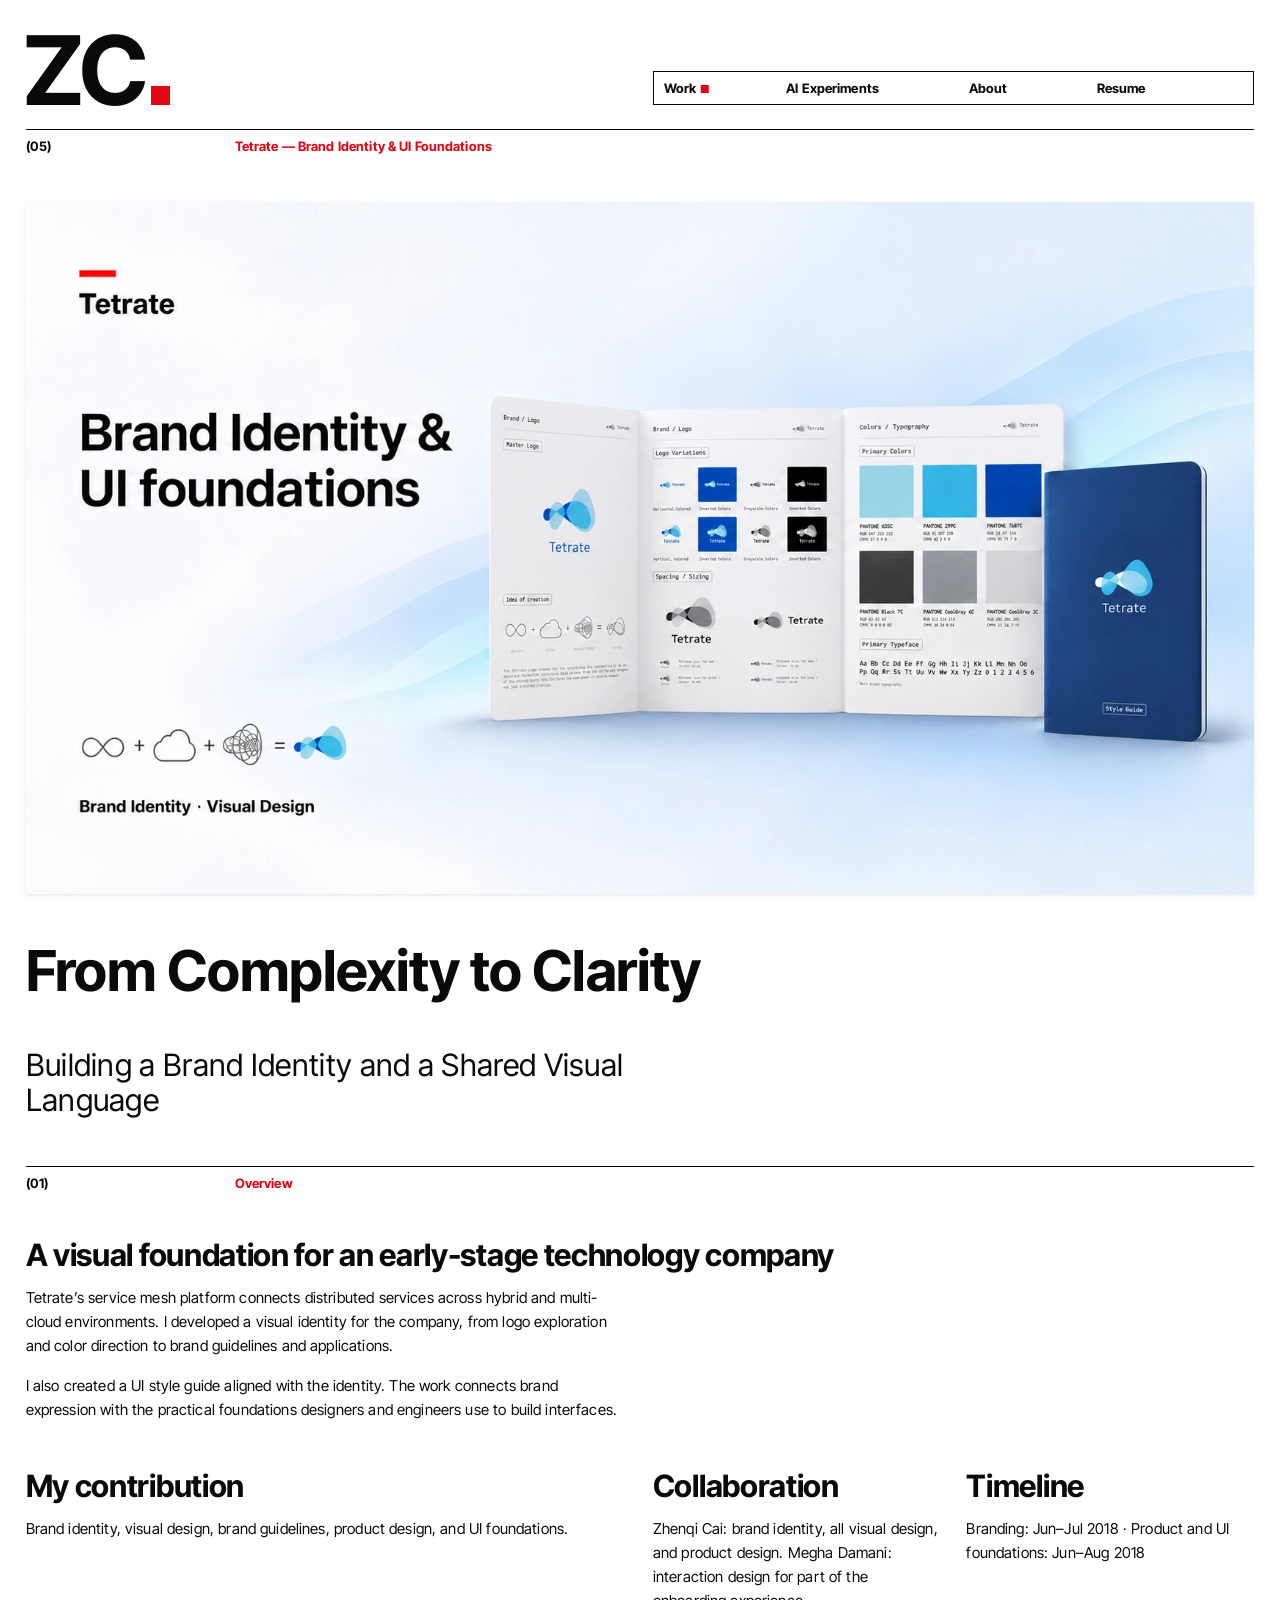
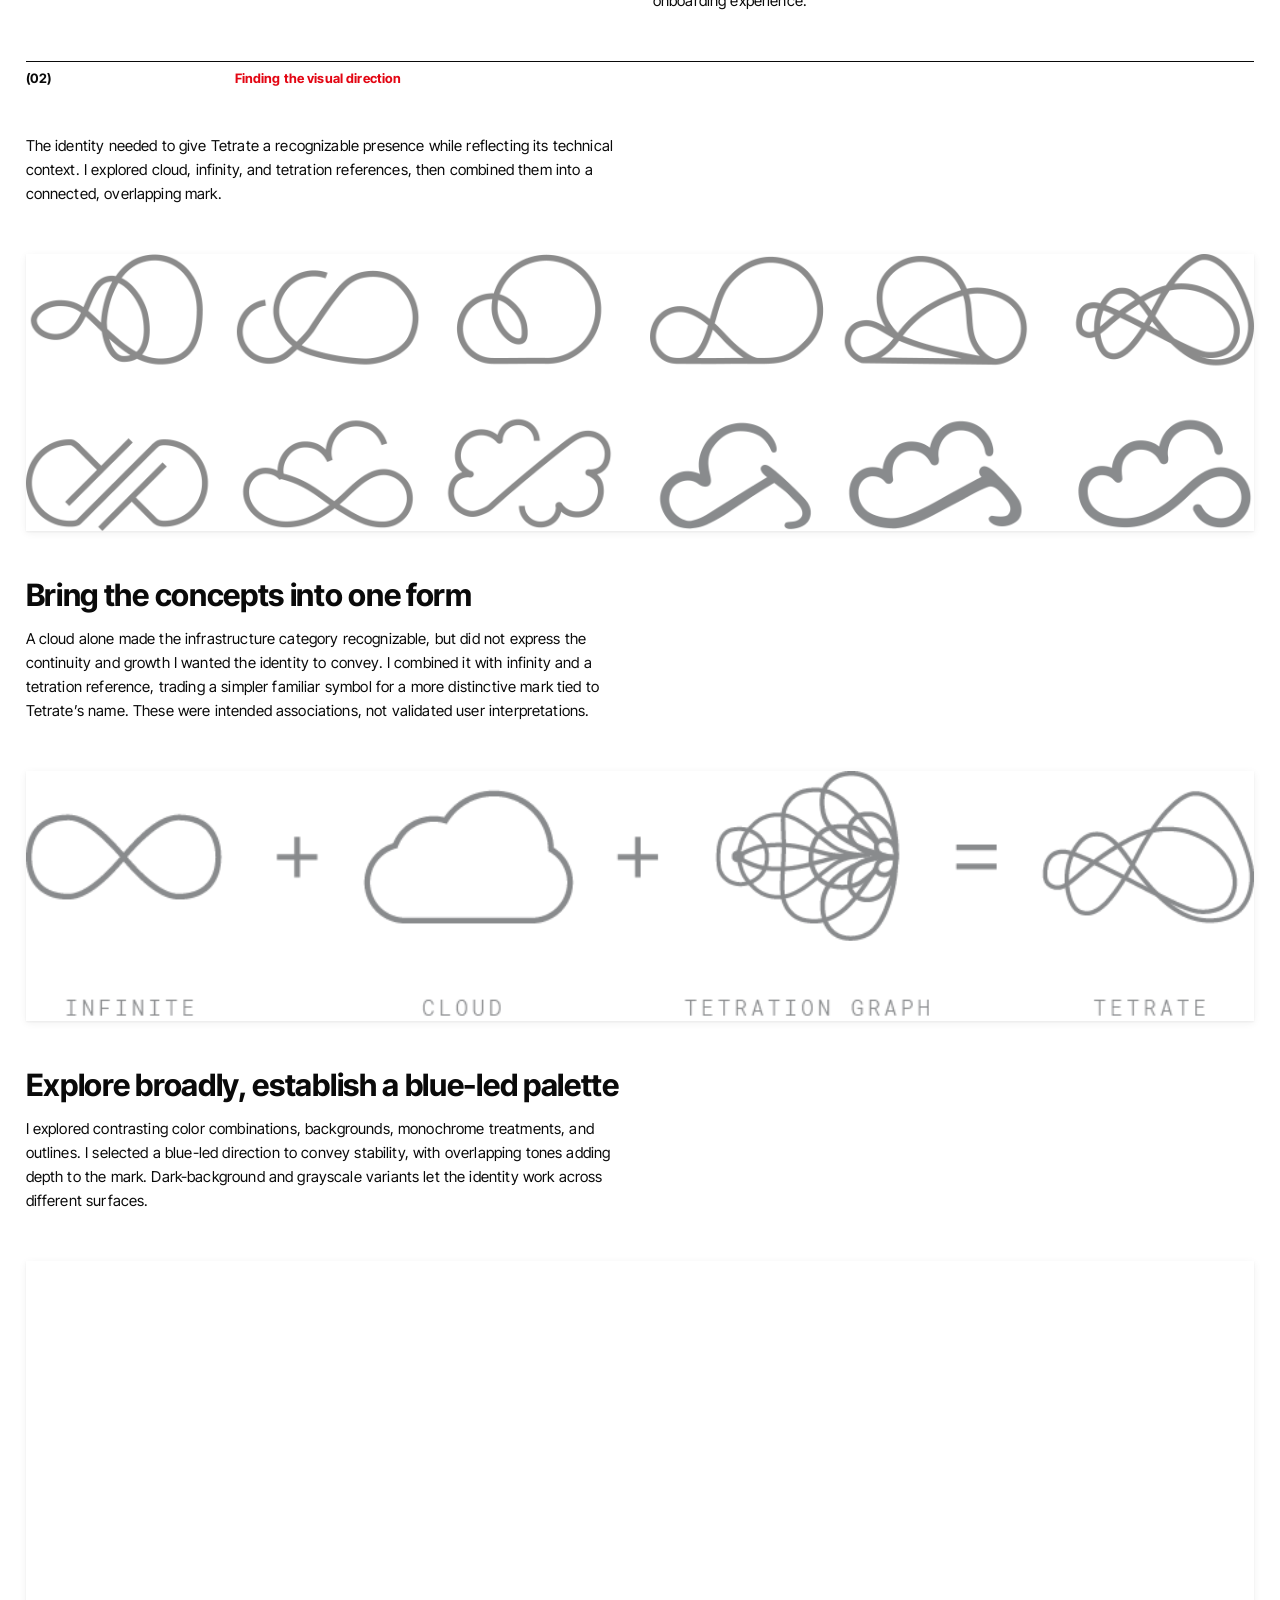
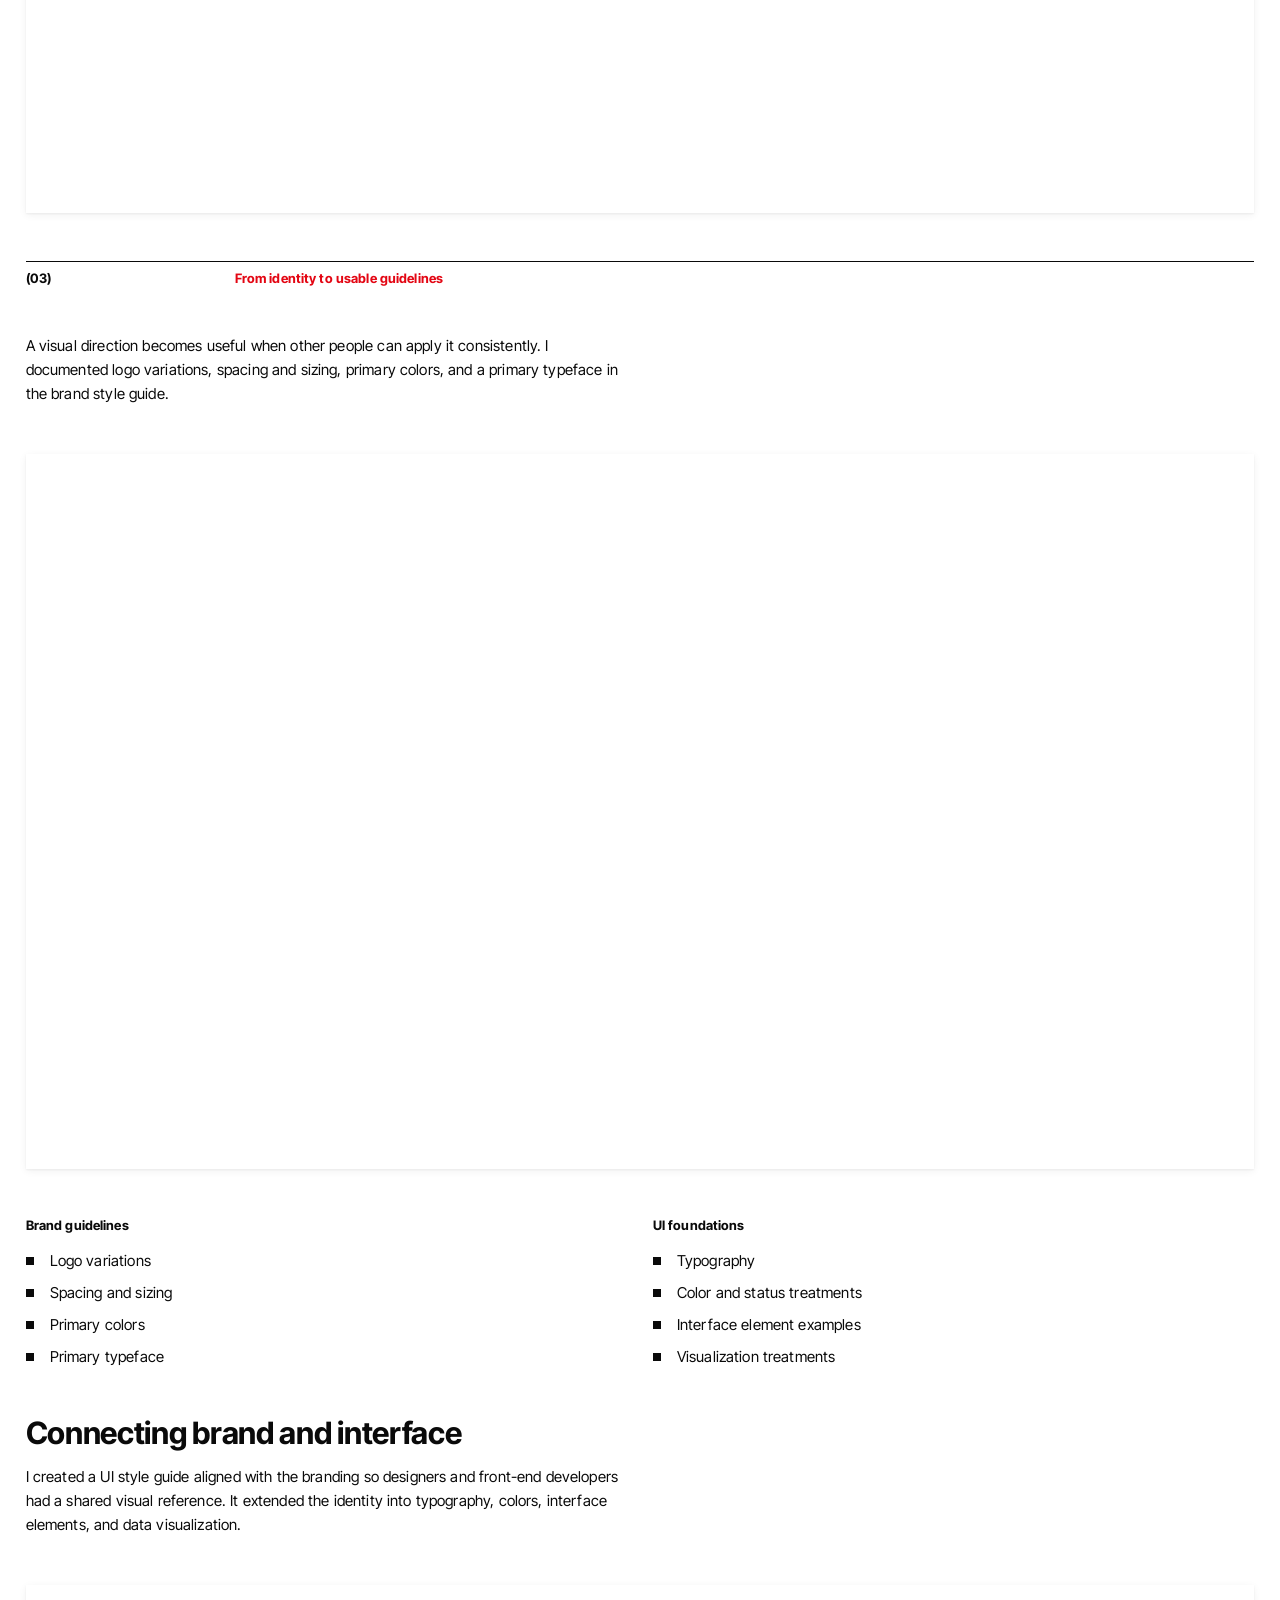
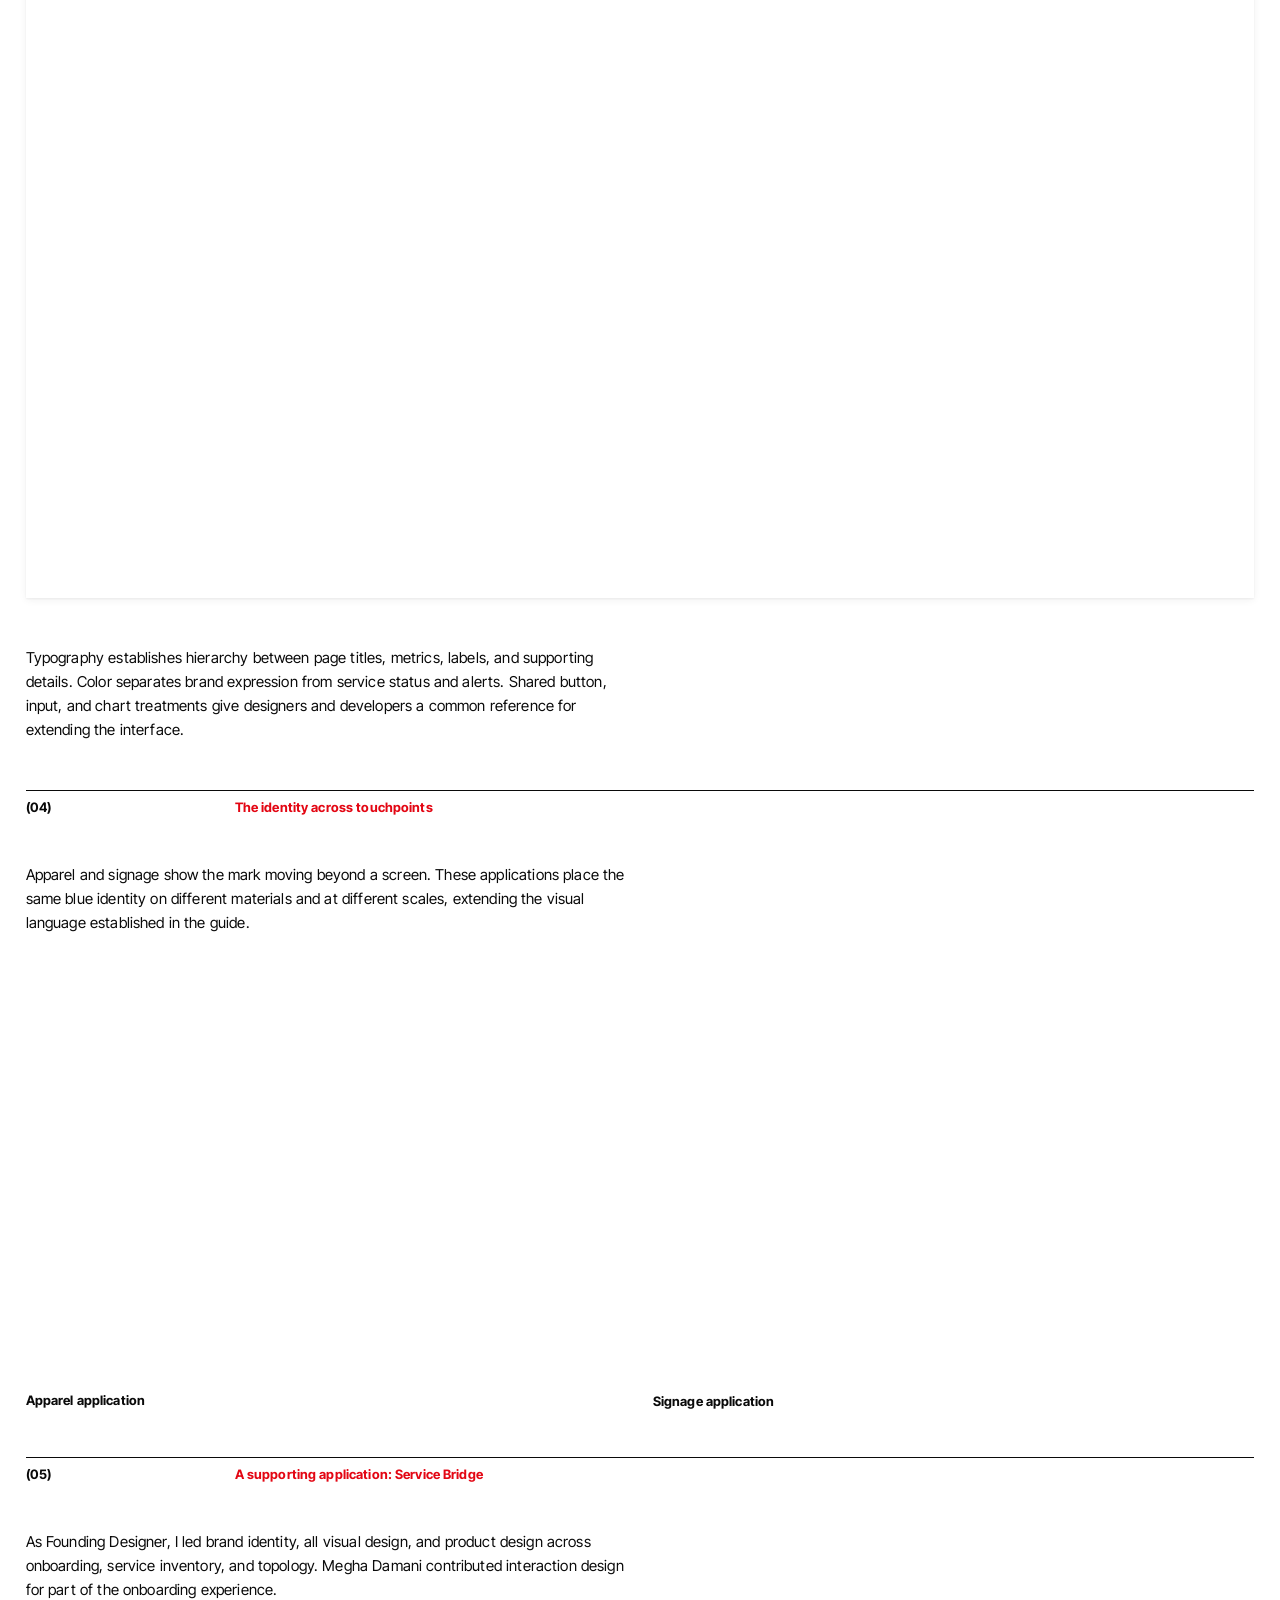
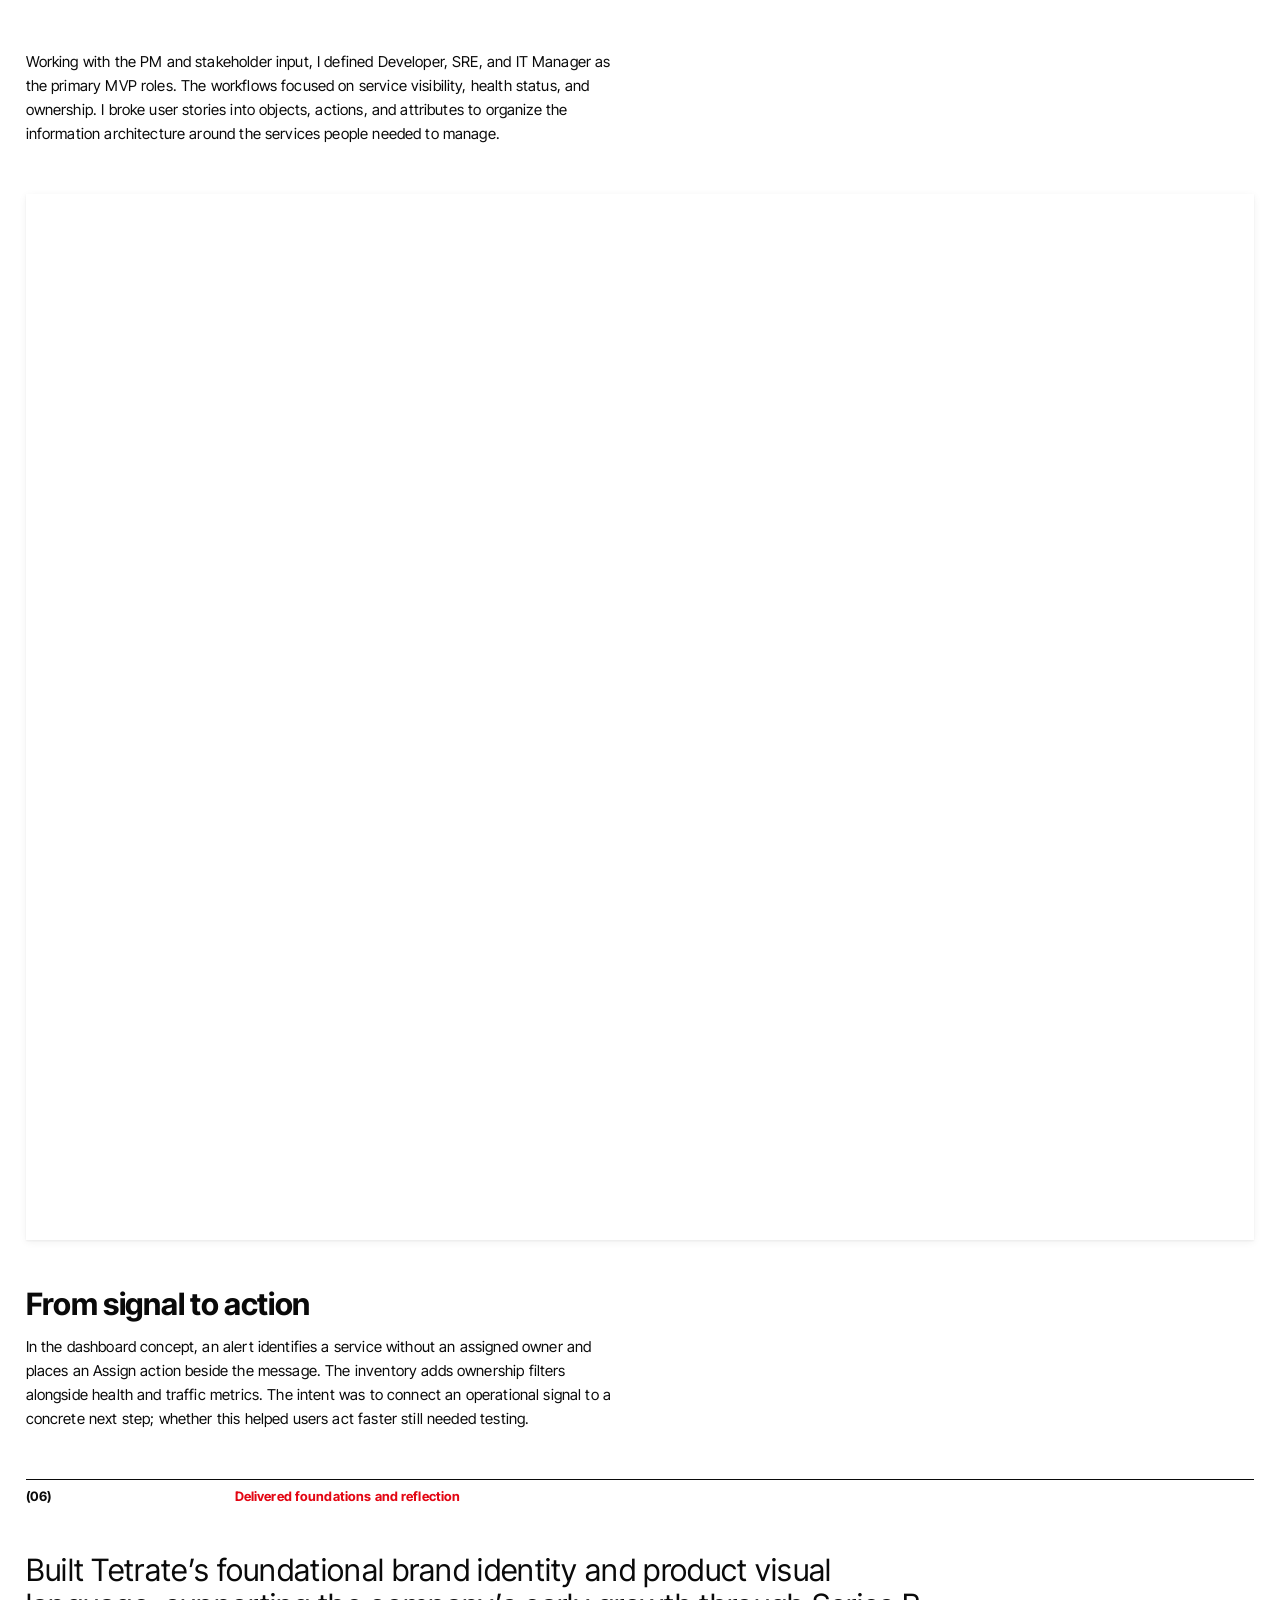
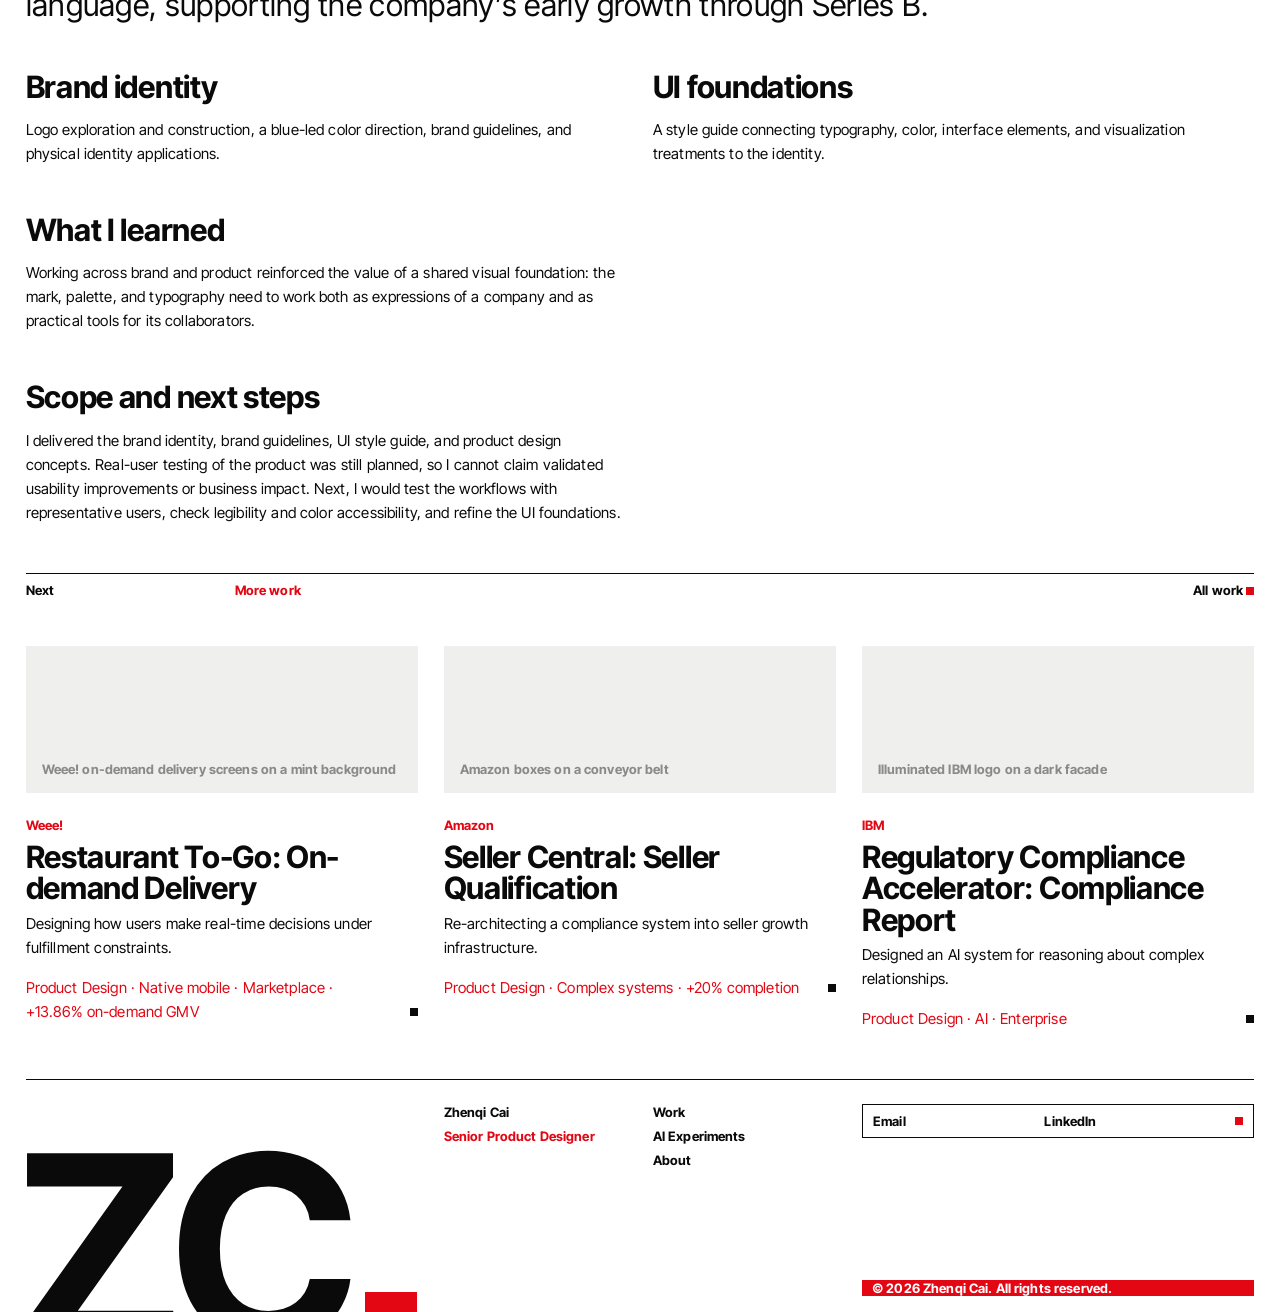
==== tetrate/index.html @ 8f73f07b "Link LinkedIn to profile Co-Authored-By: Claude Sonnet 5.5 <noreply@anthropic.com> Claude-Session: h" ====
<!doctype html>
<html lang="en">
<head>
  <base href="../">
  <meta charset="utf-8">
  <meta name="viewport" content="width=device-width, initial-scale=1">
  <title>Project — Zhenqi Cai</title>
  <meta name="description" content="Zhenqi Cai — senior product designer. Complex systems and AI experiences across Amazon, SAP, IBM and startups.">
  <link rel="stylesheet" href="css/style.css?v=tetrate-restored-v29">
  <link rel="icon" type="image/svg+xml" href="/favicon.svg?v=zc1">
  <link rel="icon" sizes="any" href="/favicon.ico?v=zc1">
  <link rel="apple-touch-icon" href="/apple-touch-icon.png?v=zc1">
</head>
<body data-page="project" data-project-id="tetrate">
  <div id="app"></div>
  <script src="js/analytics.js?v=li1"></script>
  <script src="js/data.js?v=tetrate-restored-v29"></script>
  <script src="js/main.js?v=tetrate-restored-v29"></script>
</body>
</html>
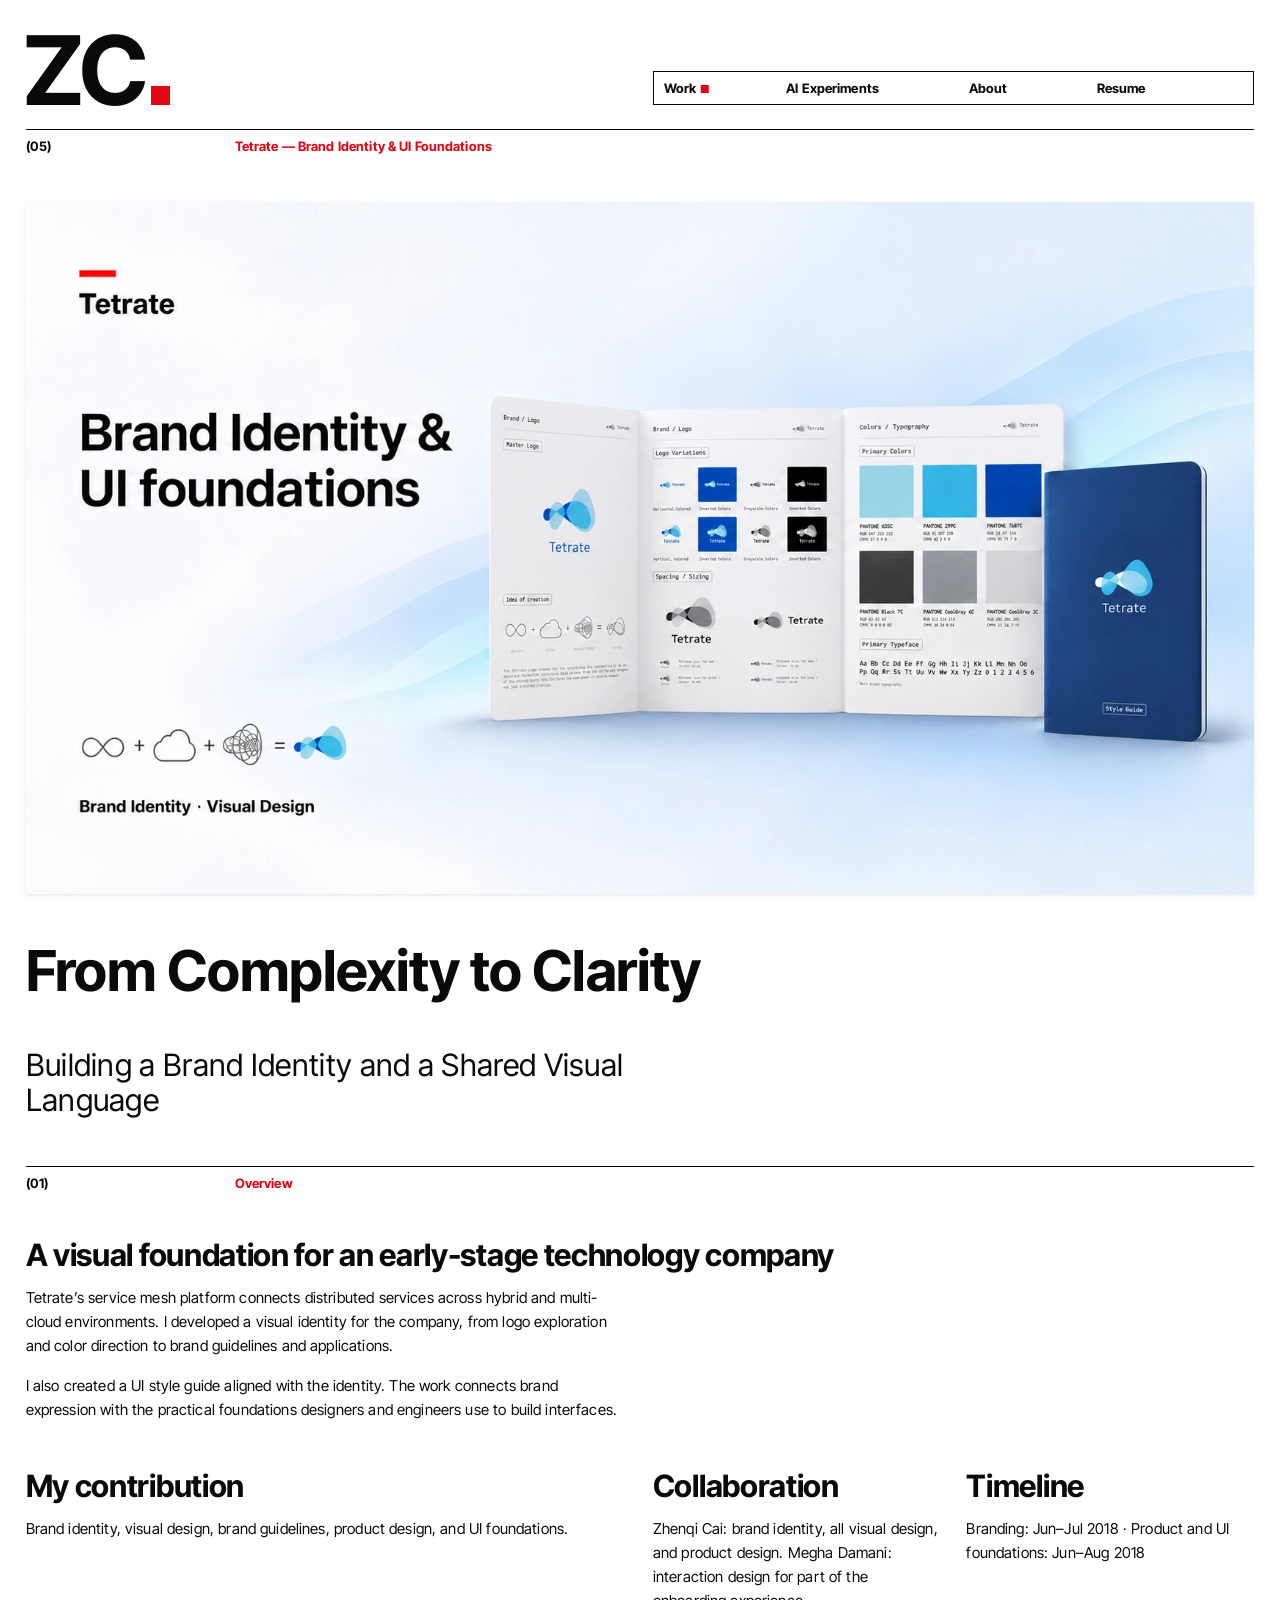
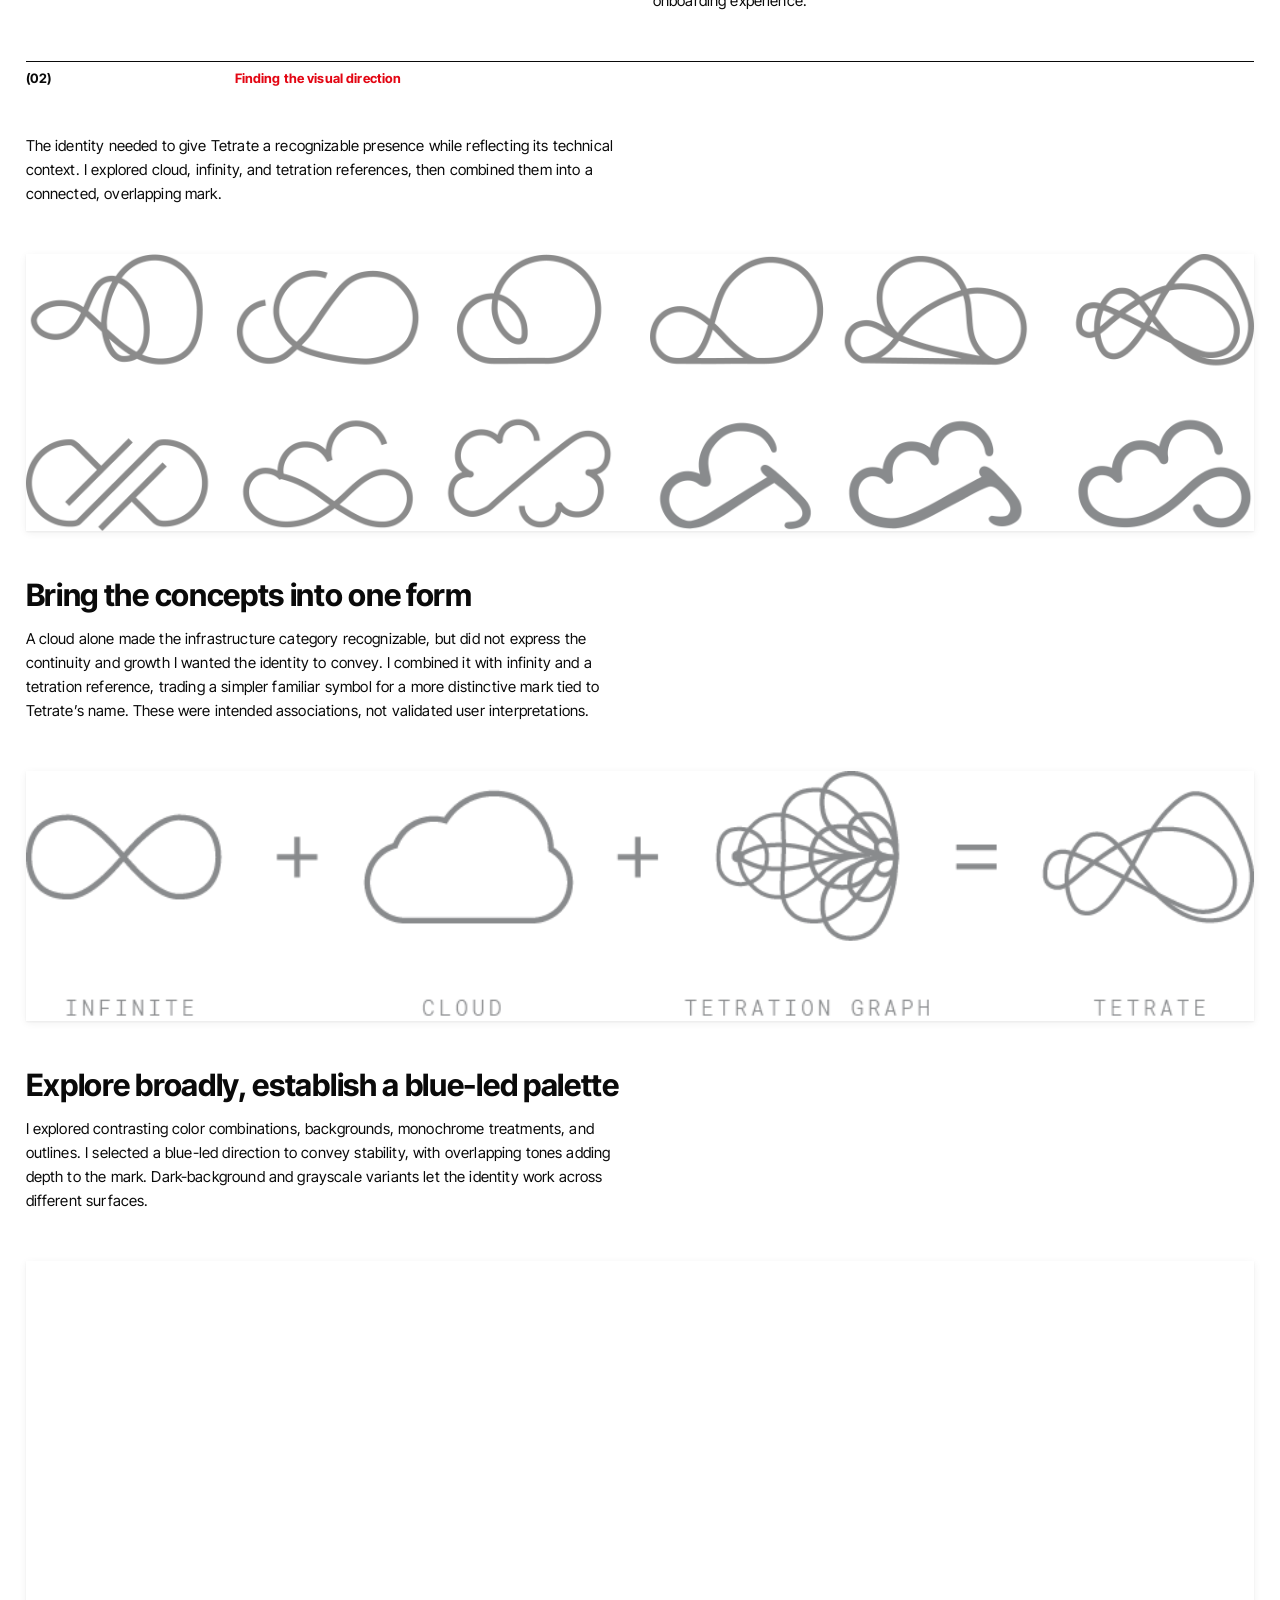
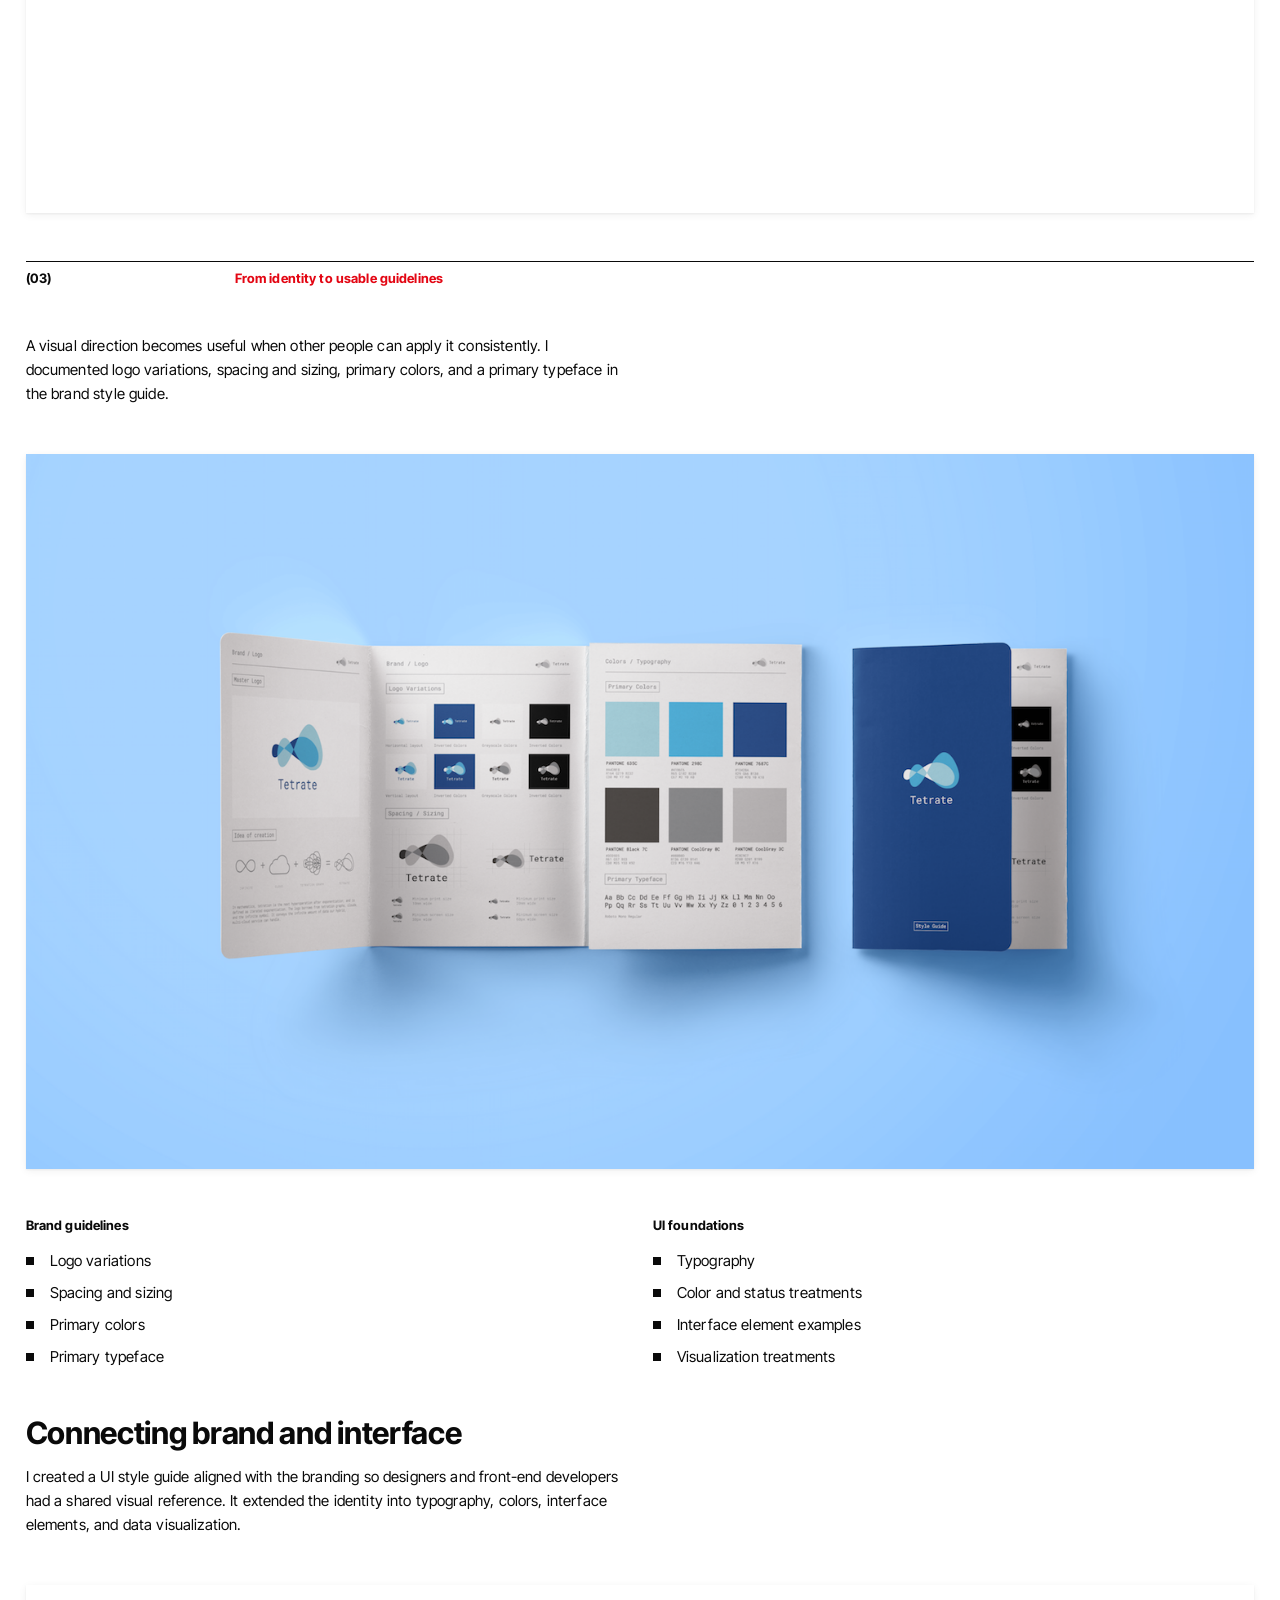
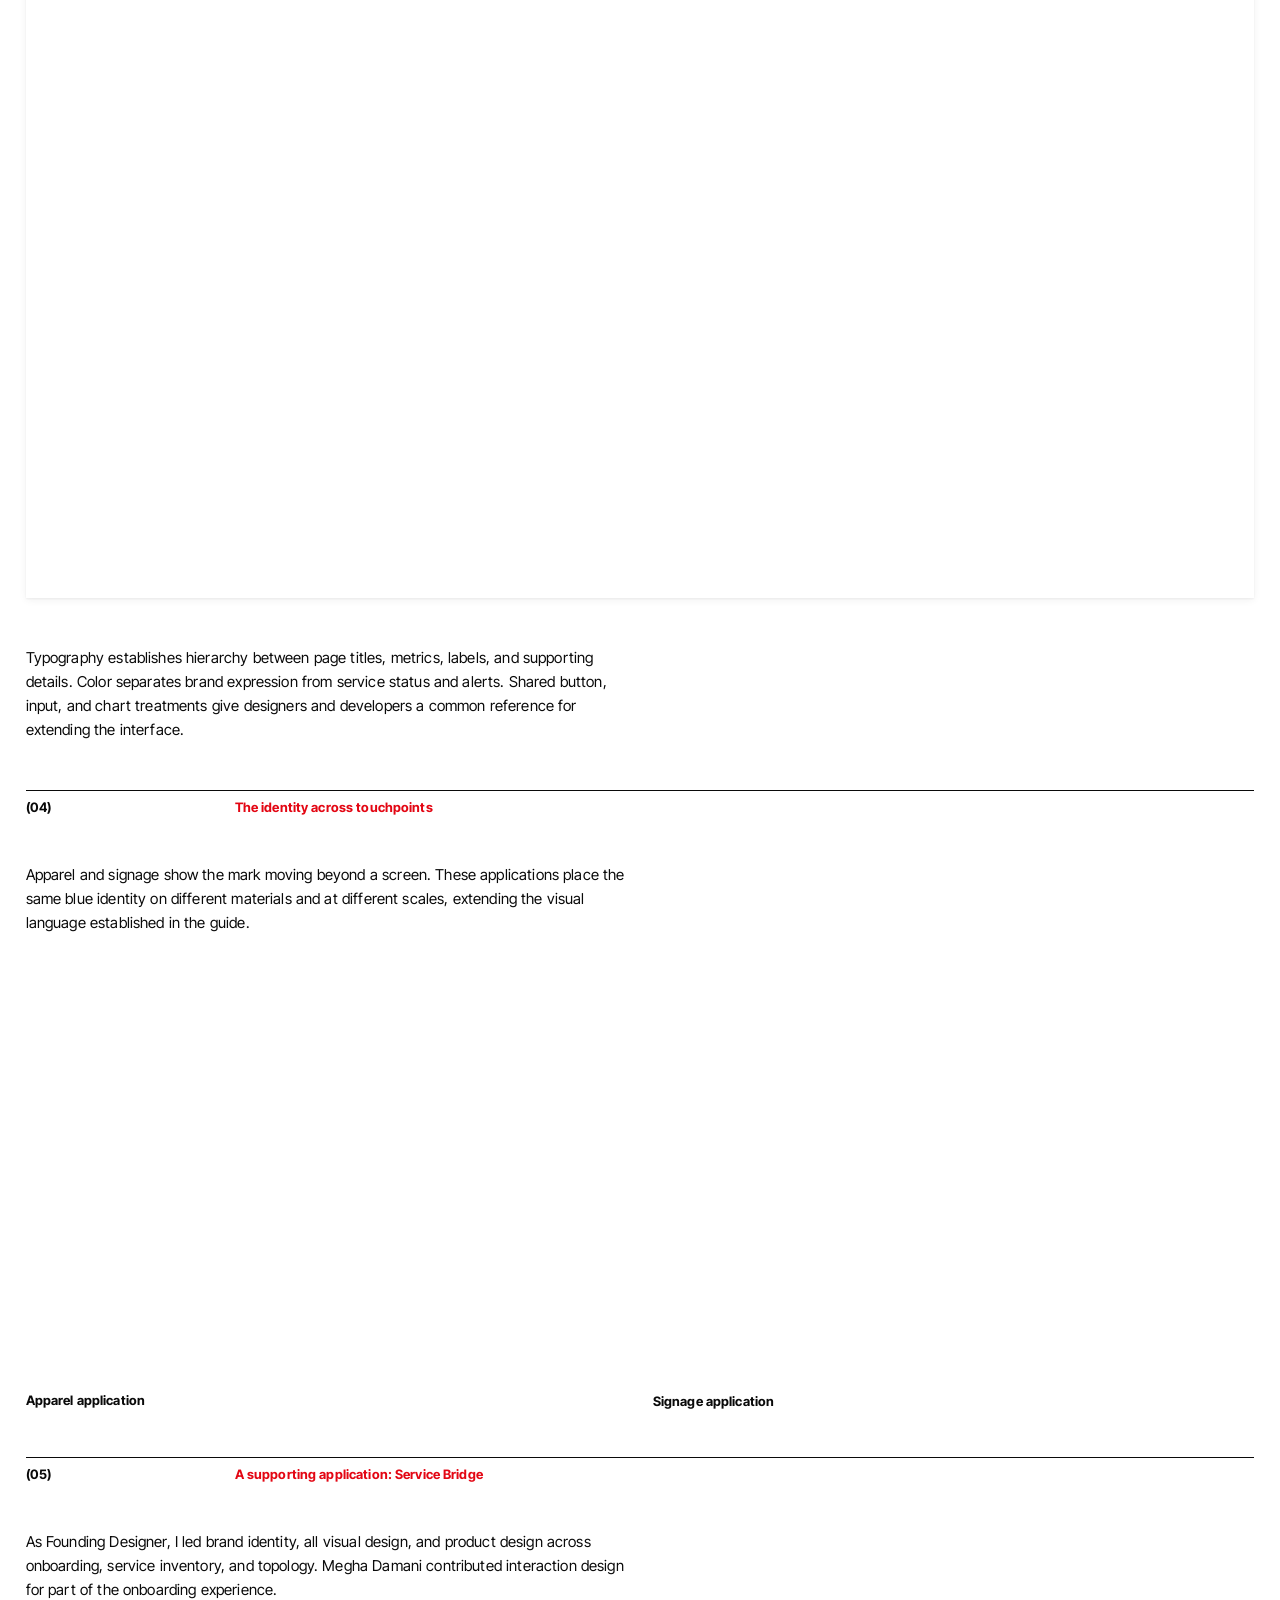
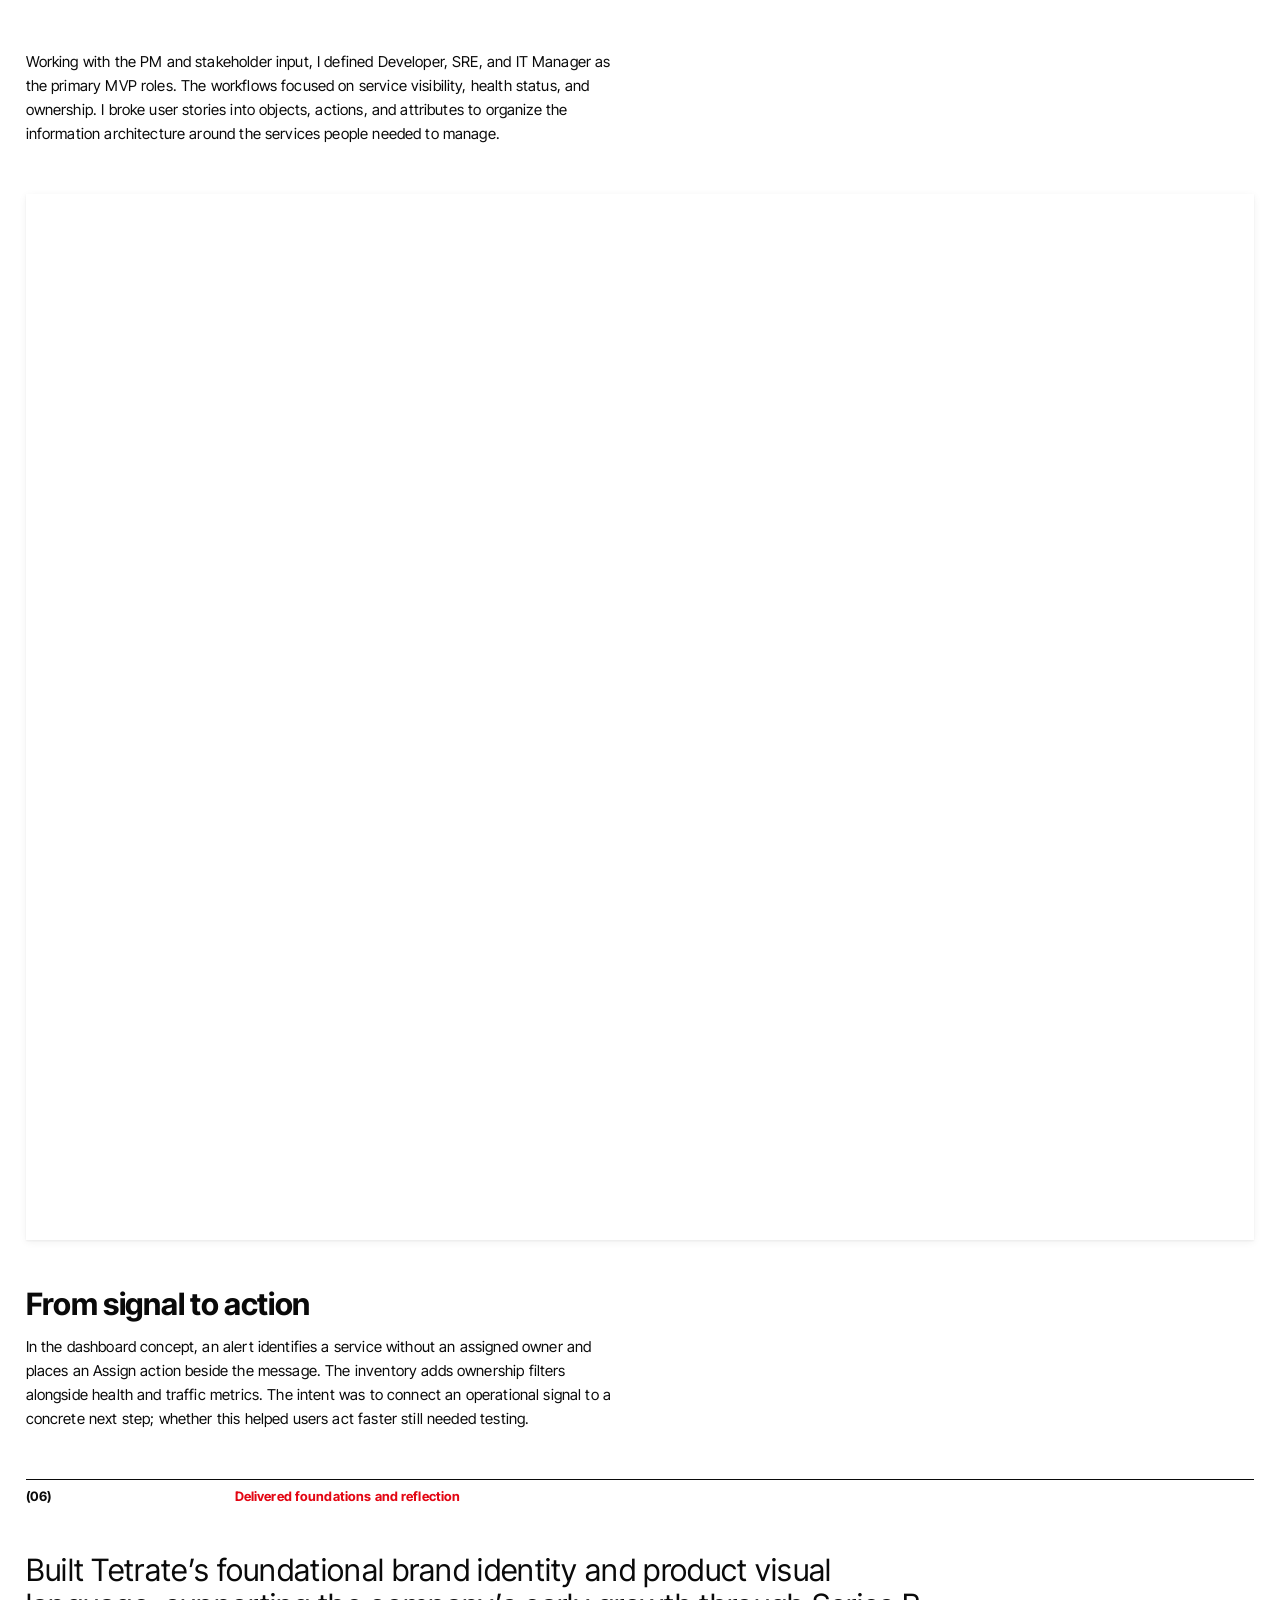
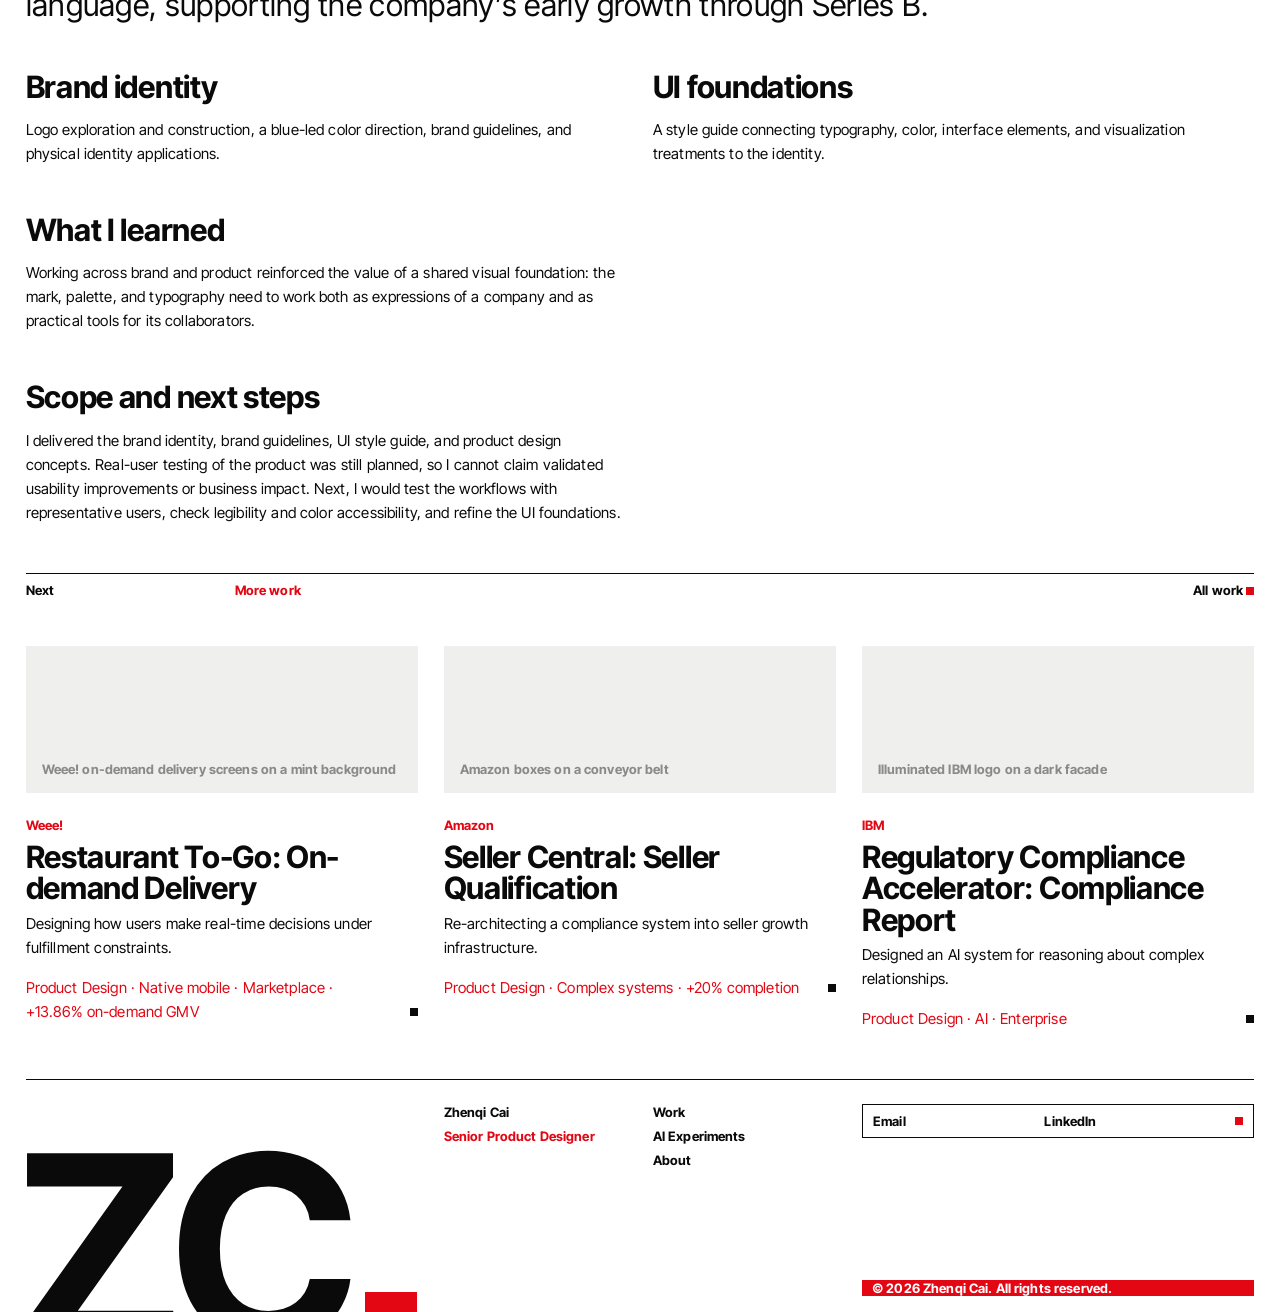
==== commit 2a531b7f: "Weee!: export images at full source resolution Co-Authored-By: Claude Sonnet 5.5 <noreply@anthropic." ====
--- a/tetrate/index.html
+++ b/tetrate/index.html
@@ -13,7 +13,7 @@
 </head>
 <body data-page="project" data-project-id="tetrate">
   <div id="app"></div>
-  <script src="js/analytics.js?v=li1"></script>
+  <script src="js/analytics.js?v=hd1"></script>
   <script src="js/data.js?v=tetrate-restored-v29"></script>
   <script src="js/main.js?v=tetrate-restored-v29"></script>
 </body>
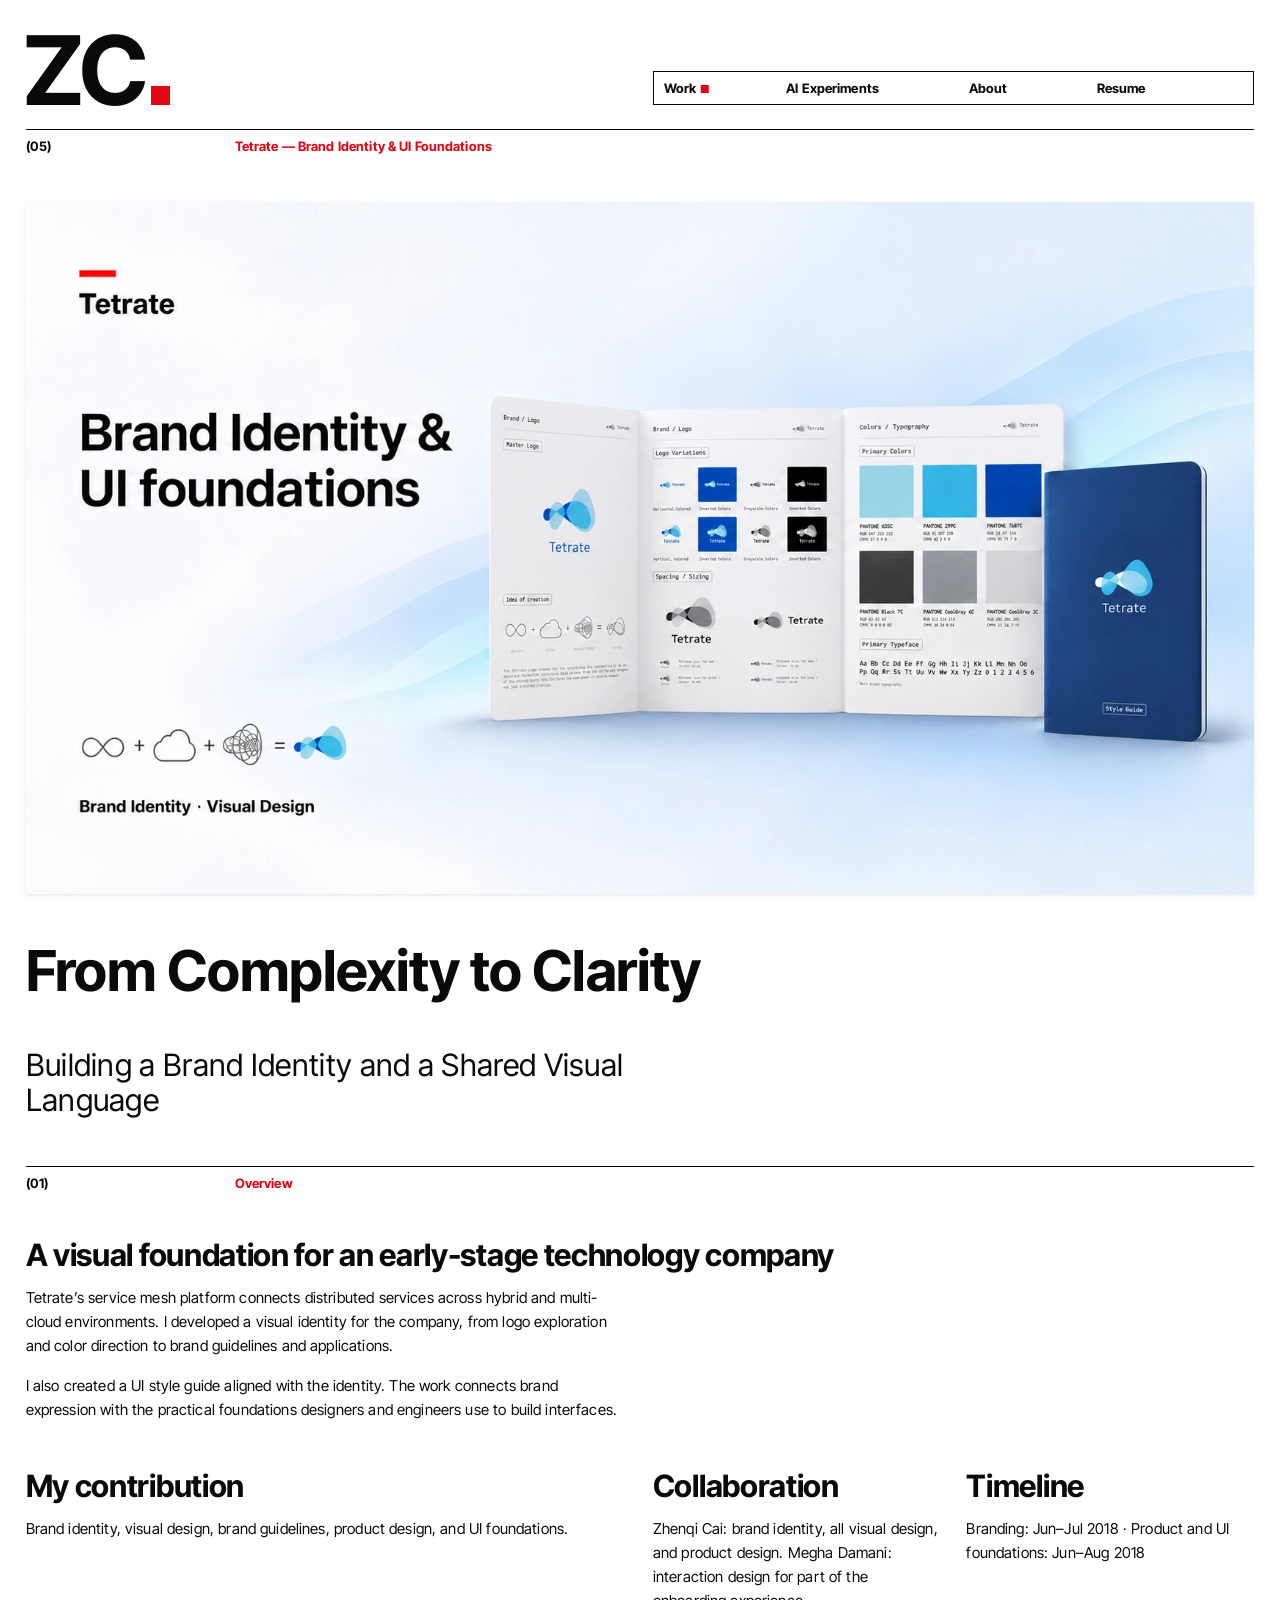
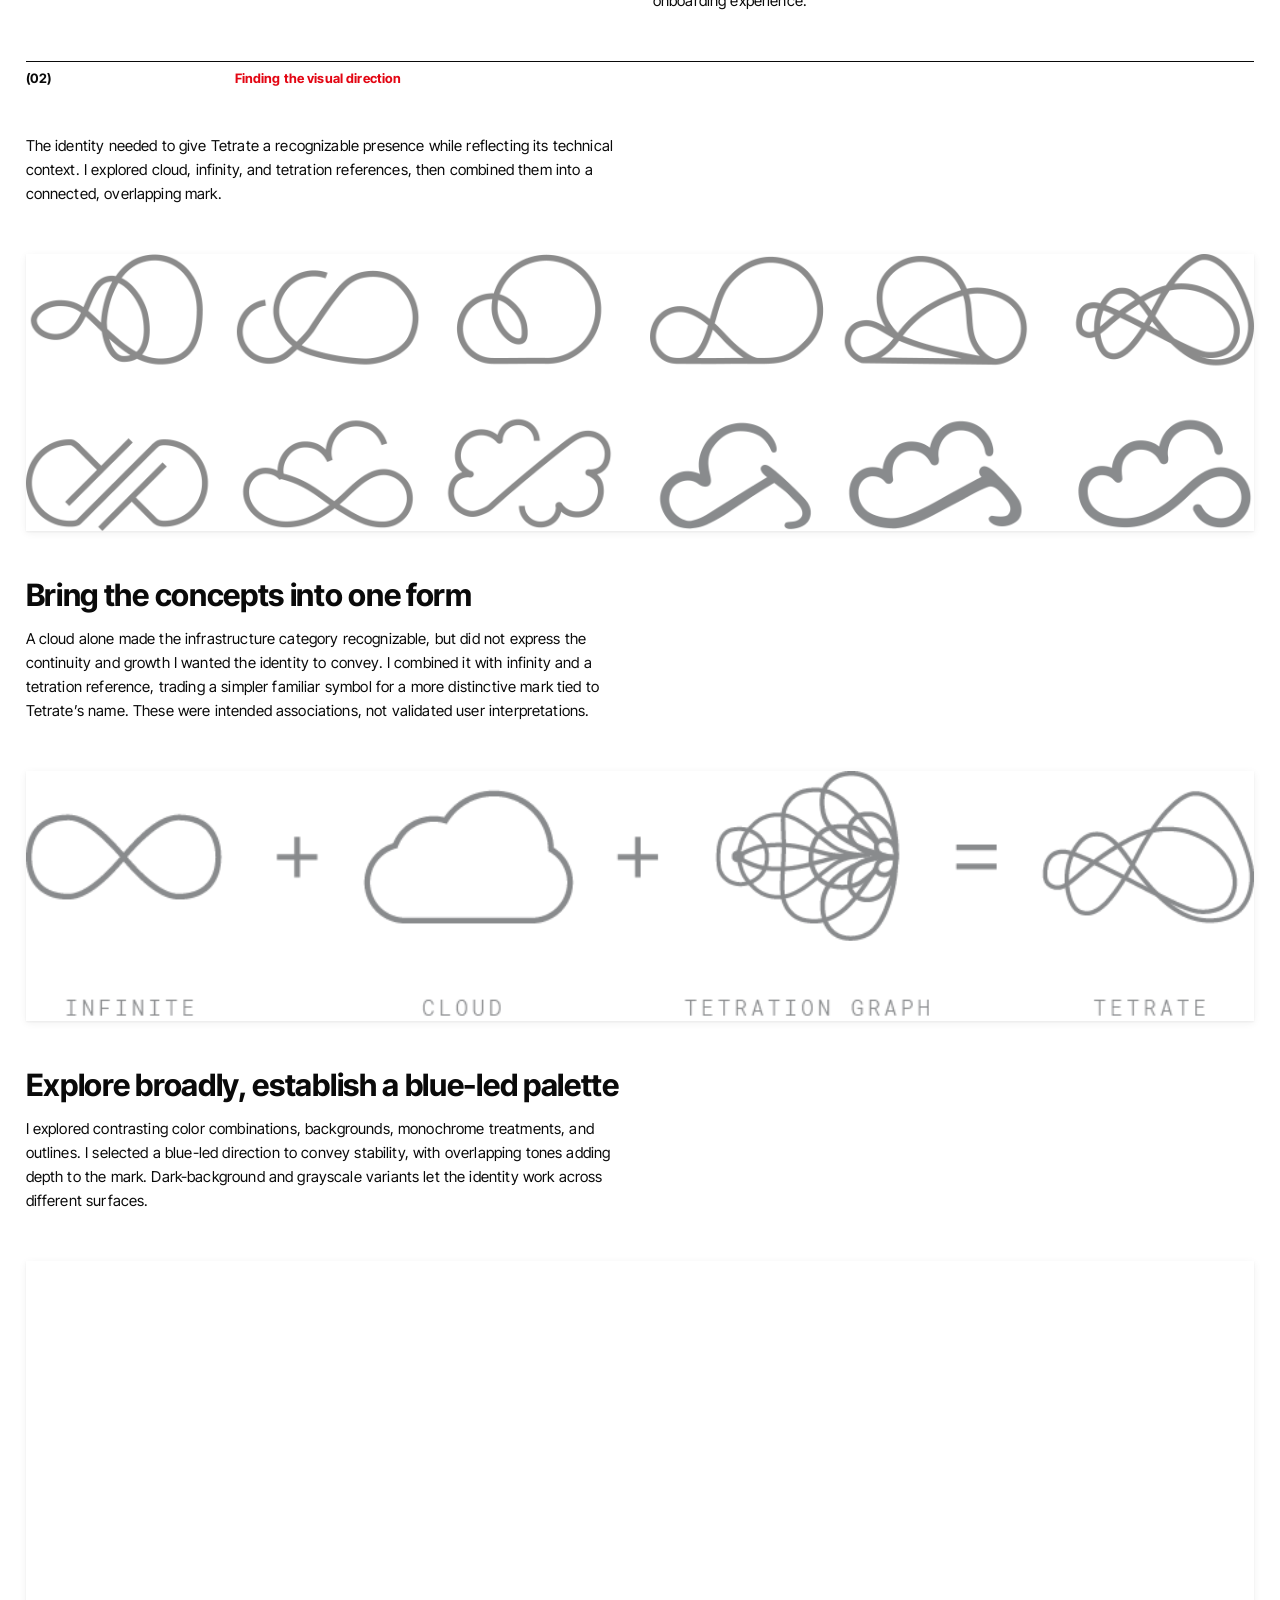
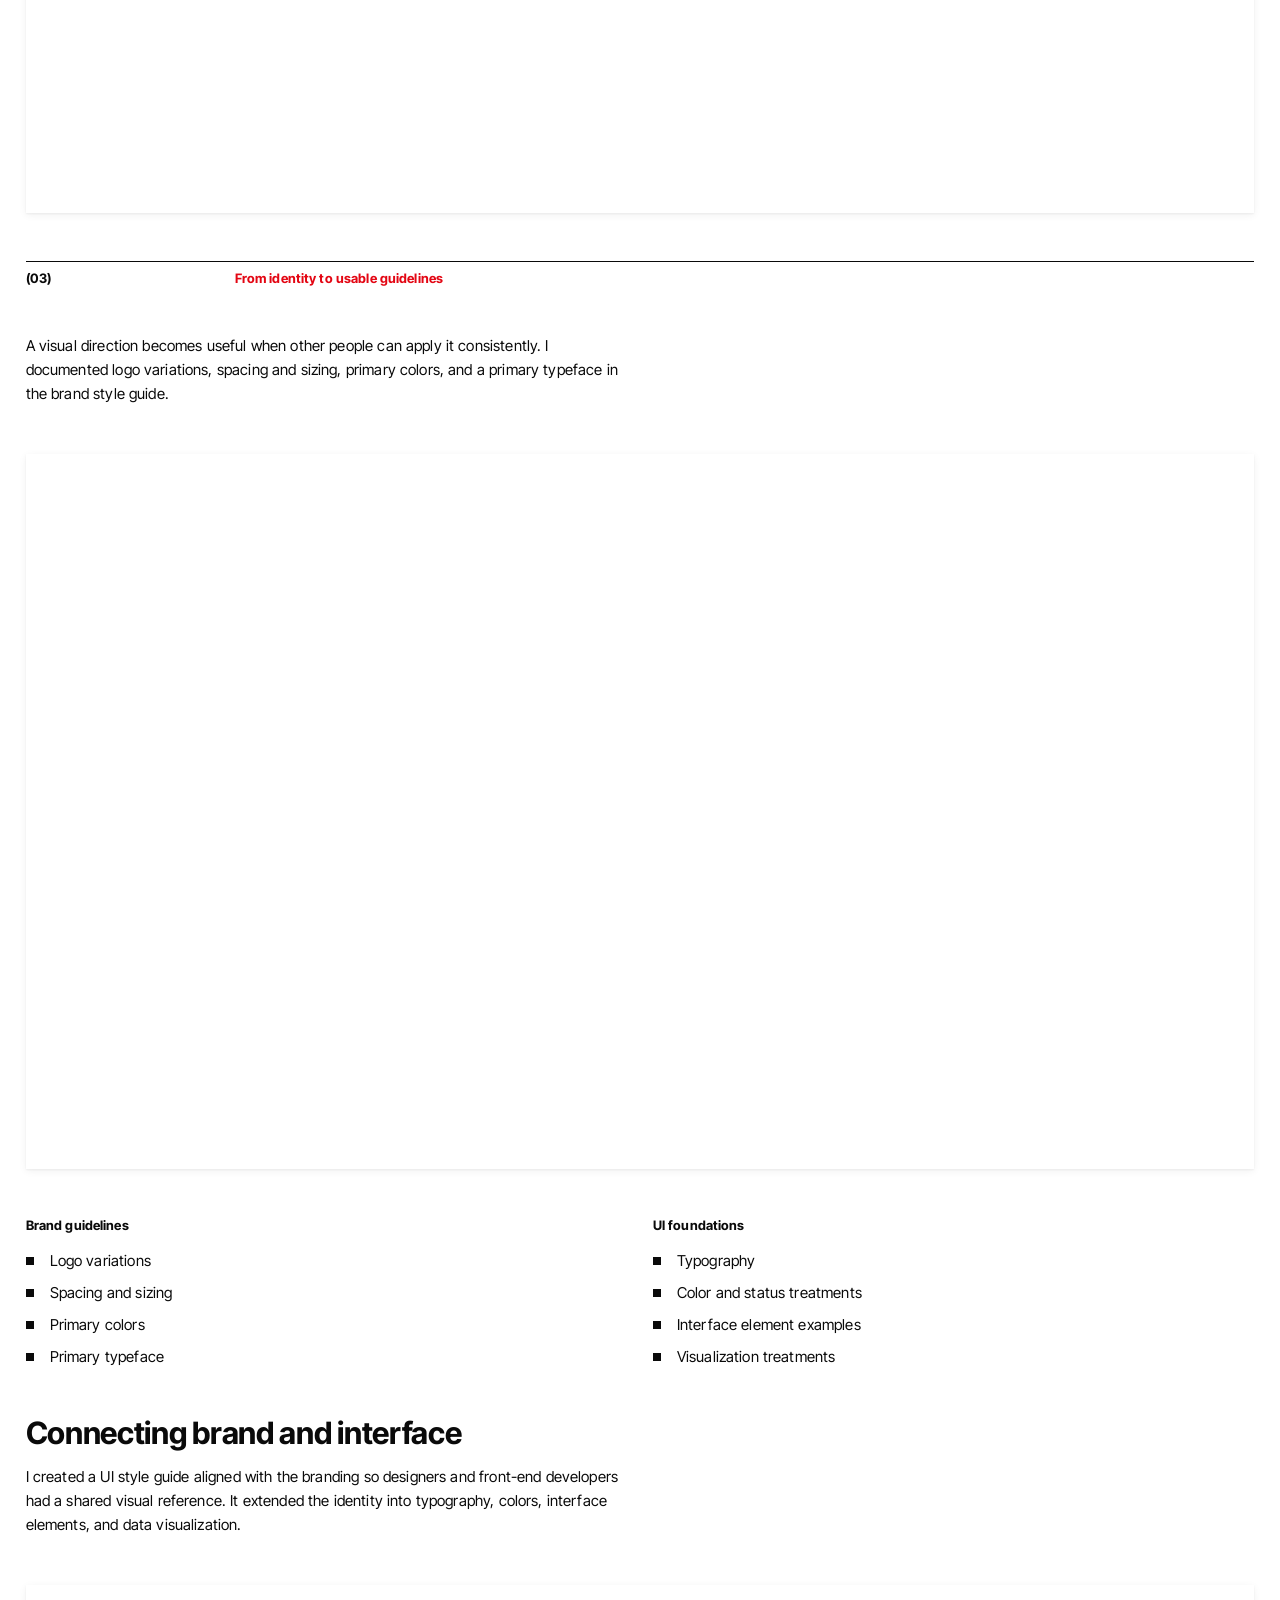
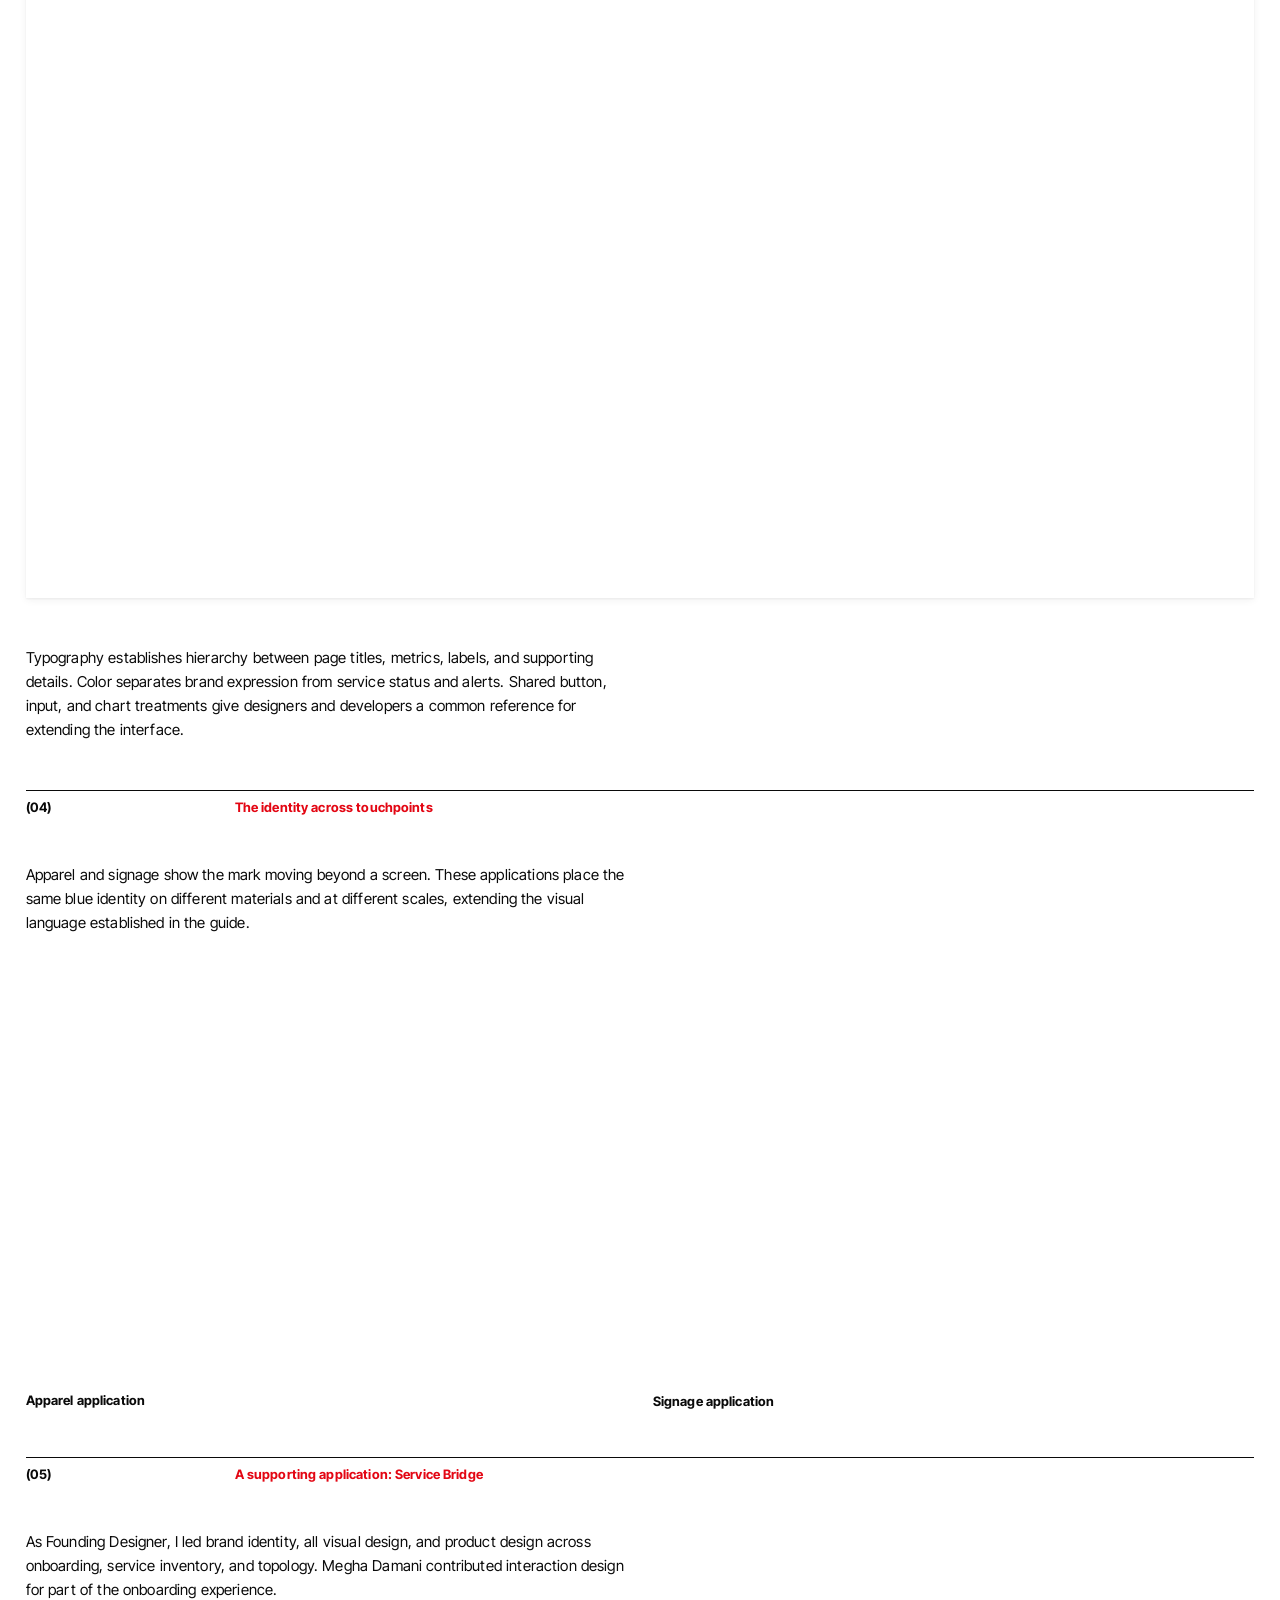
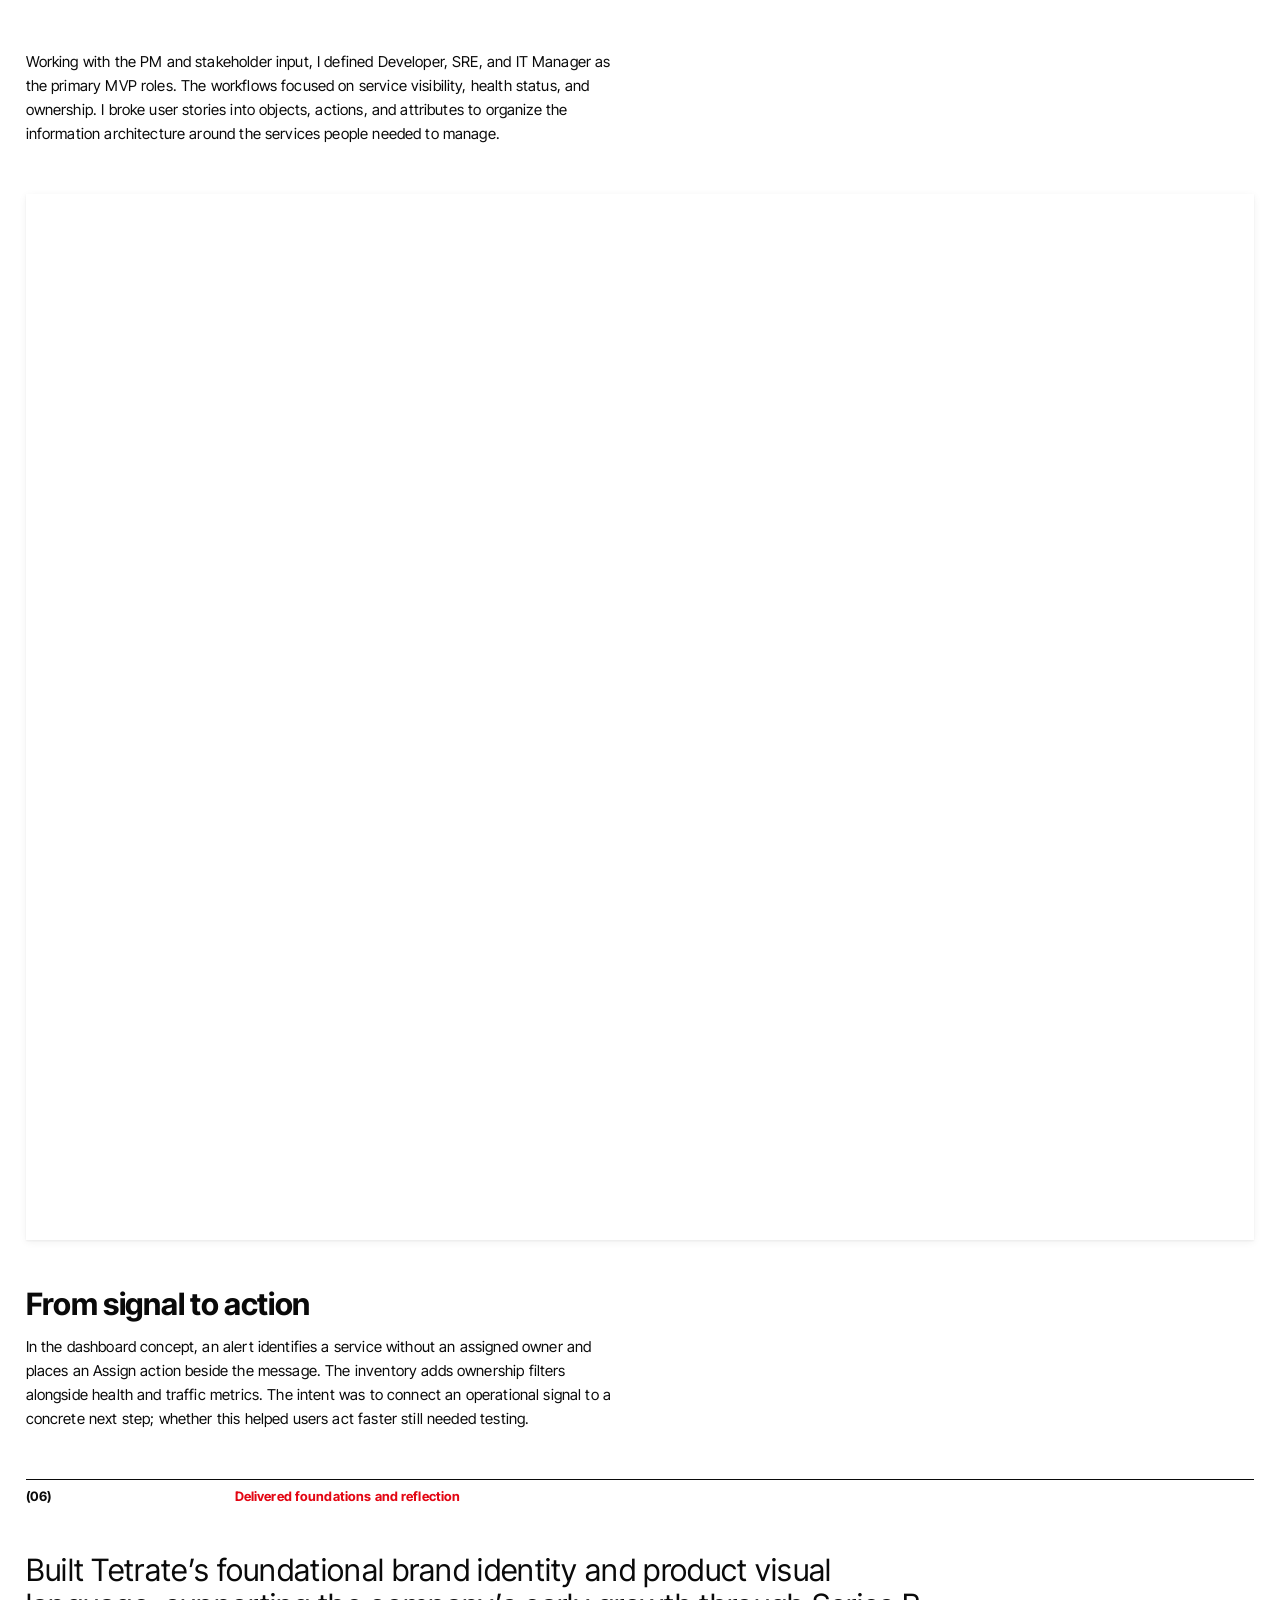
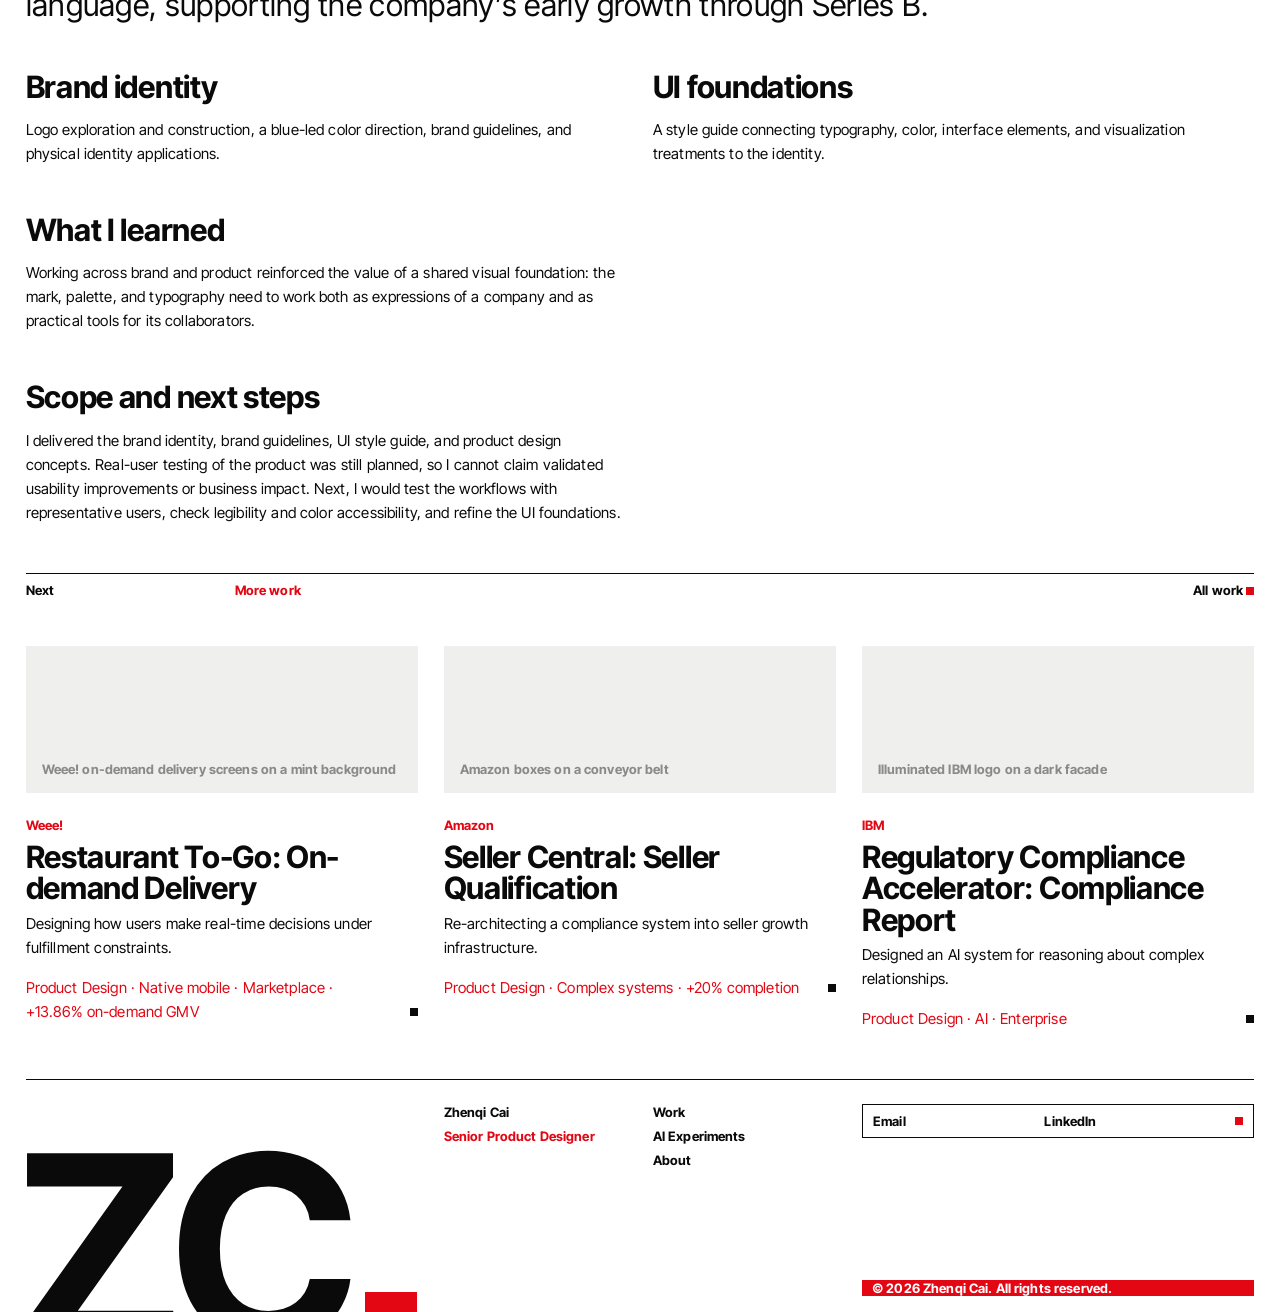
==== commit 0f33311d: "Weee!: new cover image Co-Authored-By: Claude Sonnet 5.5 <noreply@anthropic.com> Claude-Session: htt" ====
--- a/tetrate/index.html
+++ b/tetrate/index.html
@@ -13,7 +13,7 @@
 </head>
 <body data-page="project" data-project-id="tetrate">
   <div id="app"></div>
-  <script src="js/analytics.js?v=hd1"></script>
+  <script src="js/analytics.js?v=cv1"></script>
   <script src="js/data.js?v=tetrate-restored-v29"></script>
   <script src="js/main.js?v=tetrate-restored-v29"></script>
 </body>
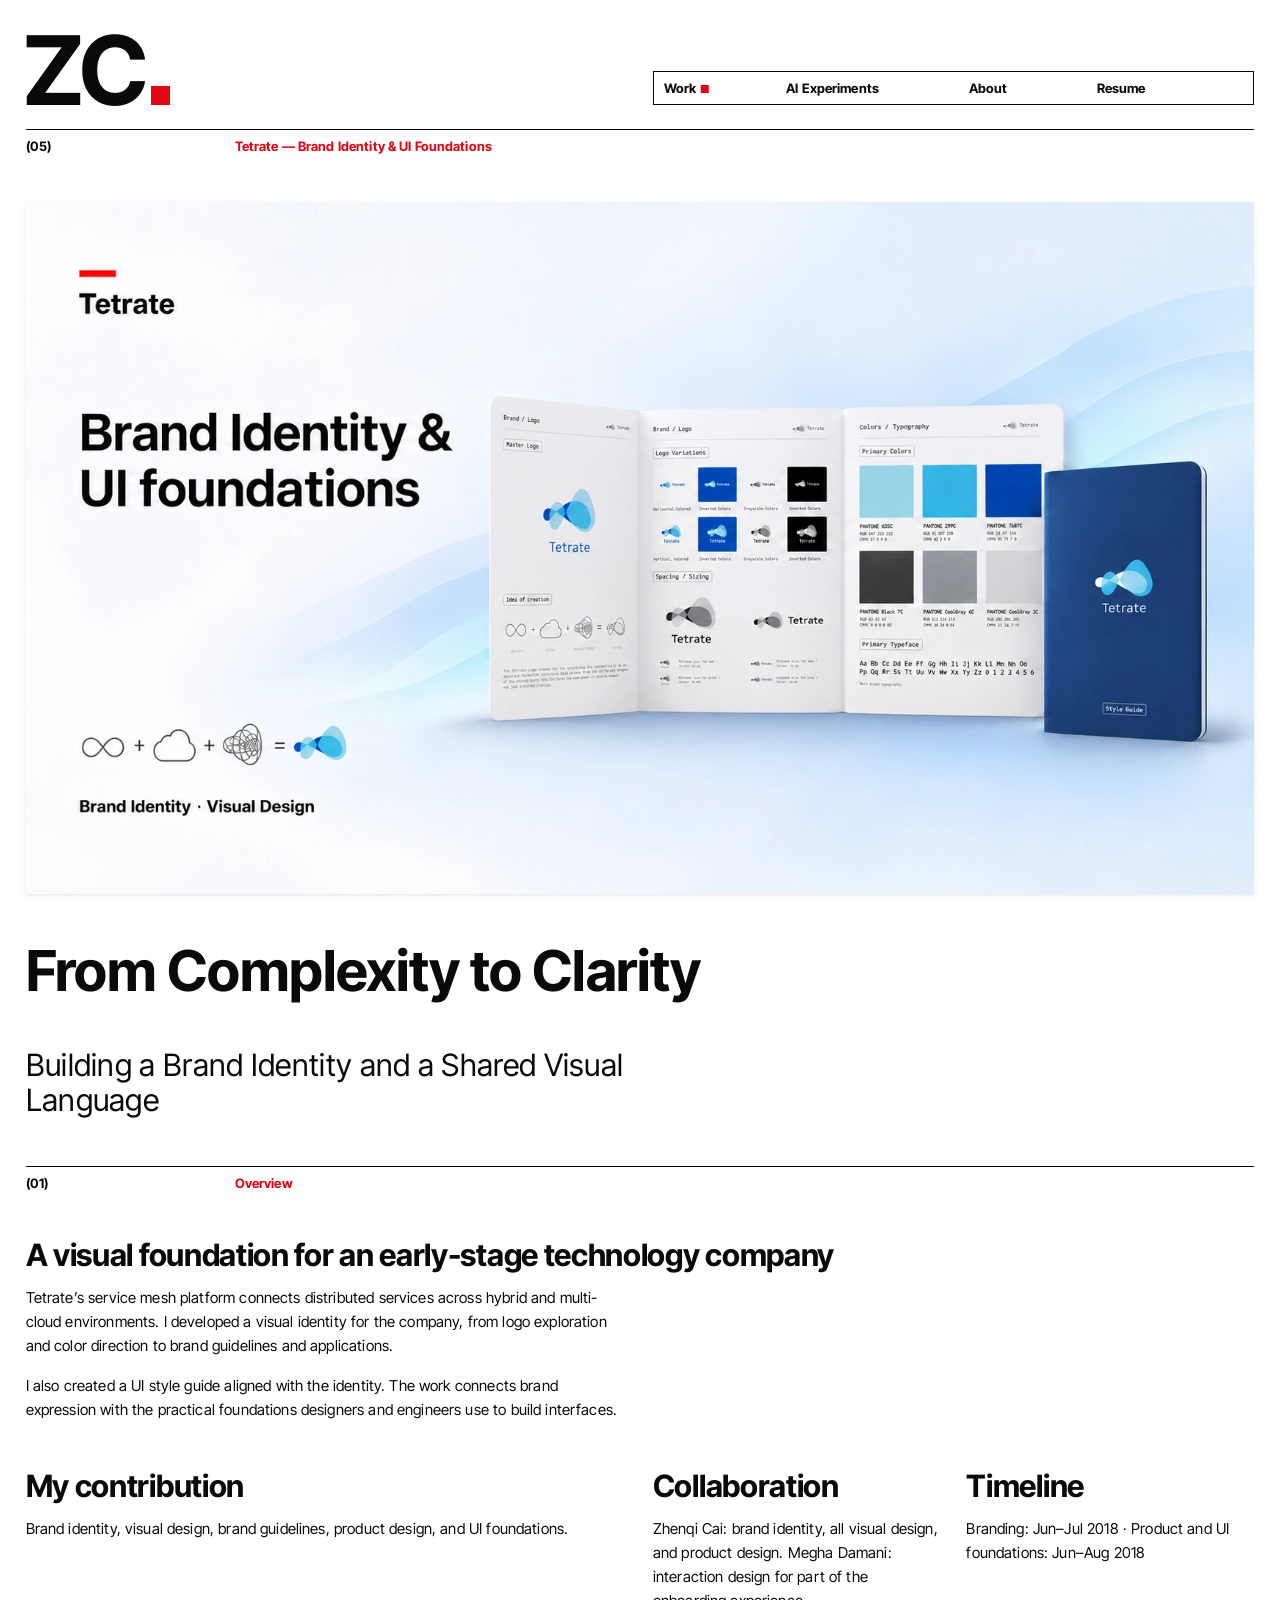
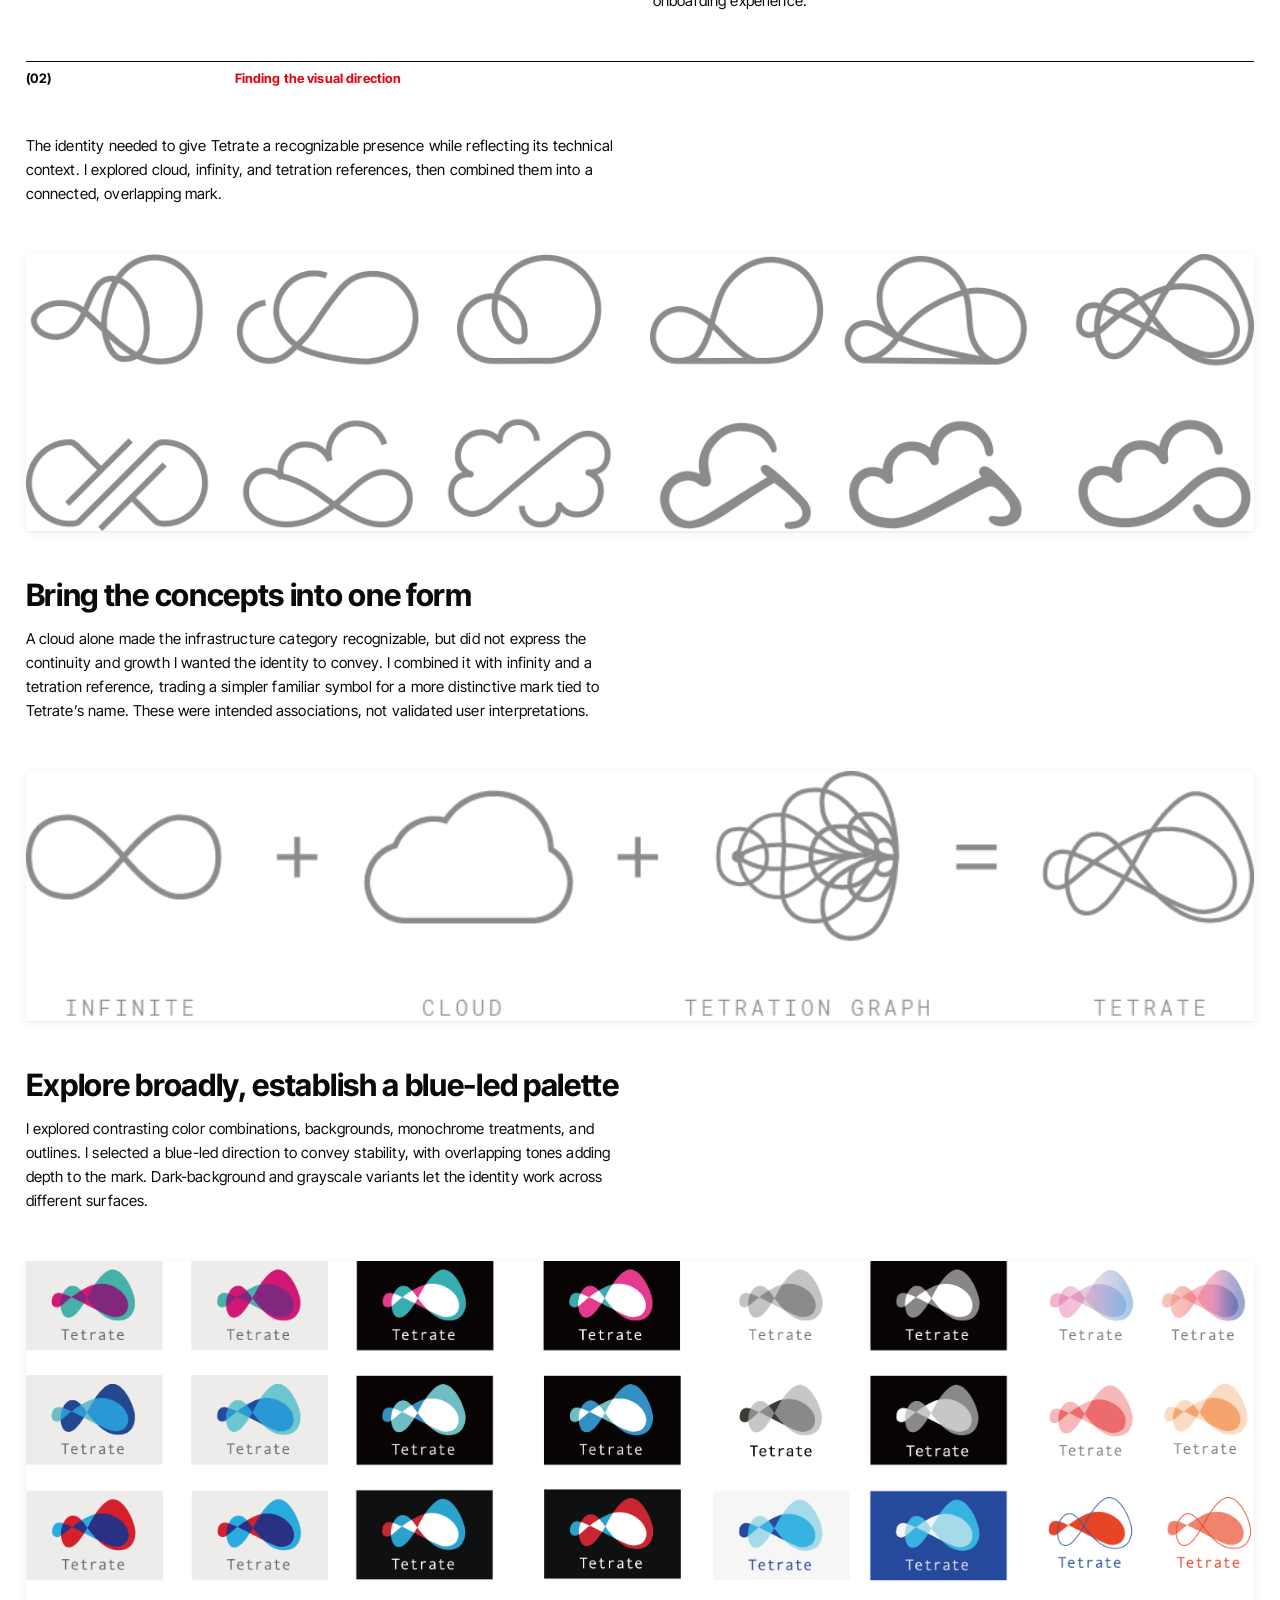
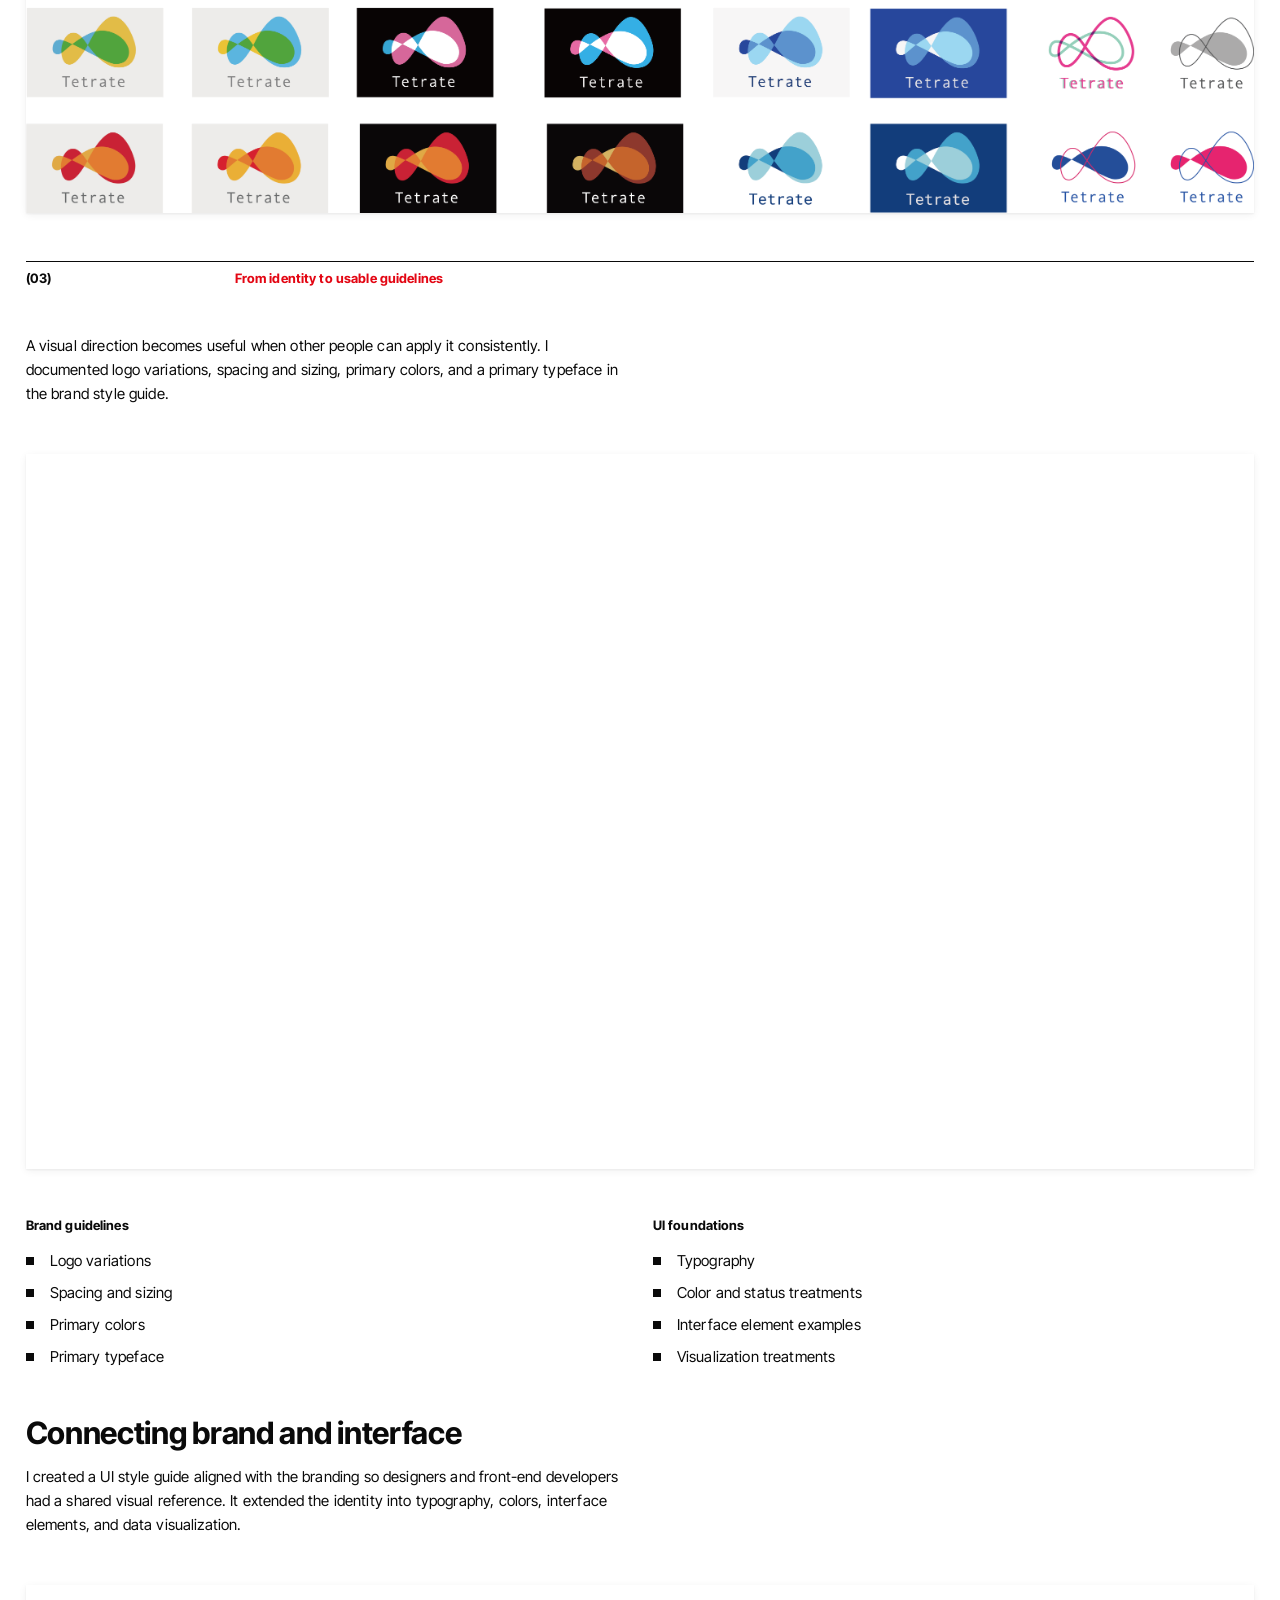
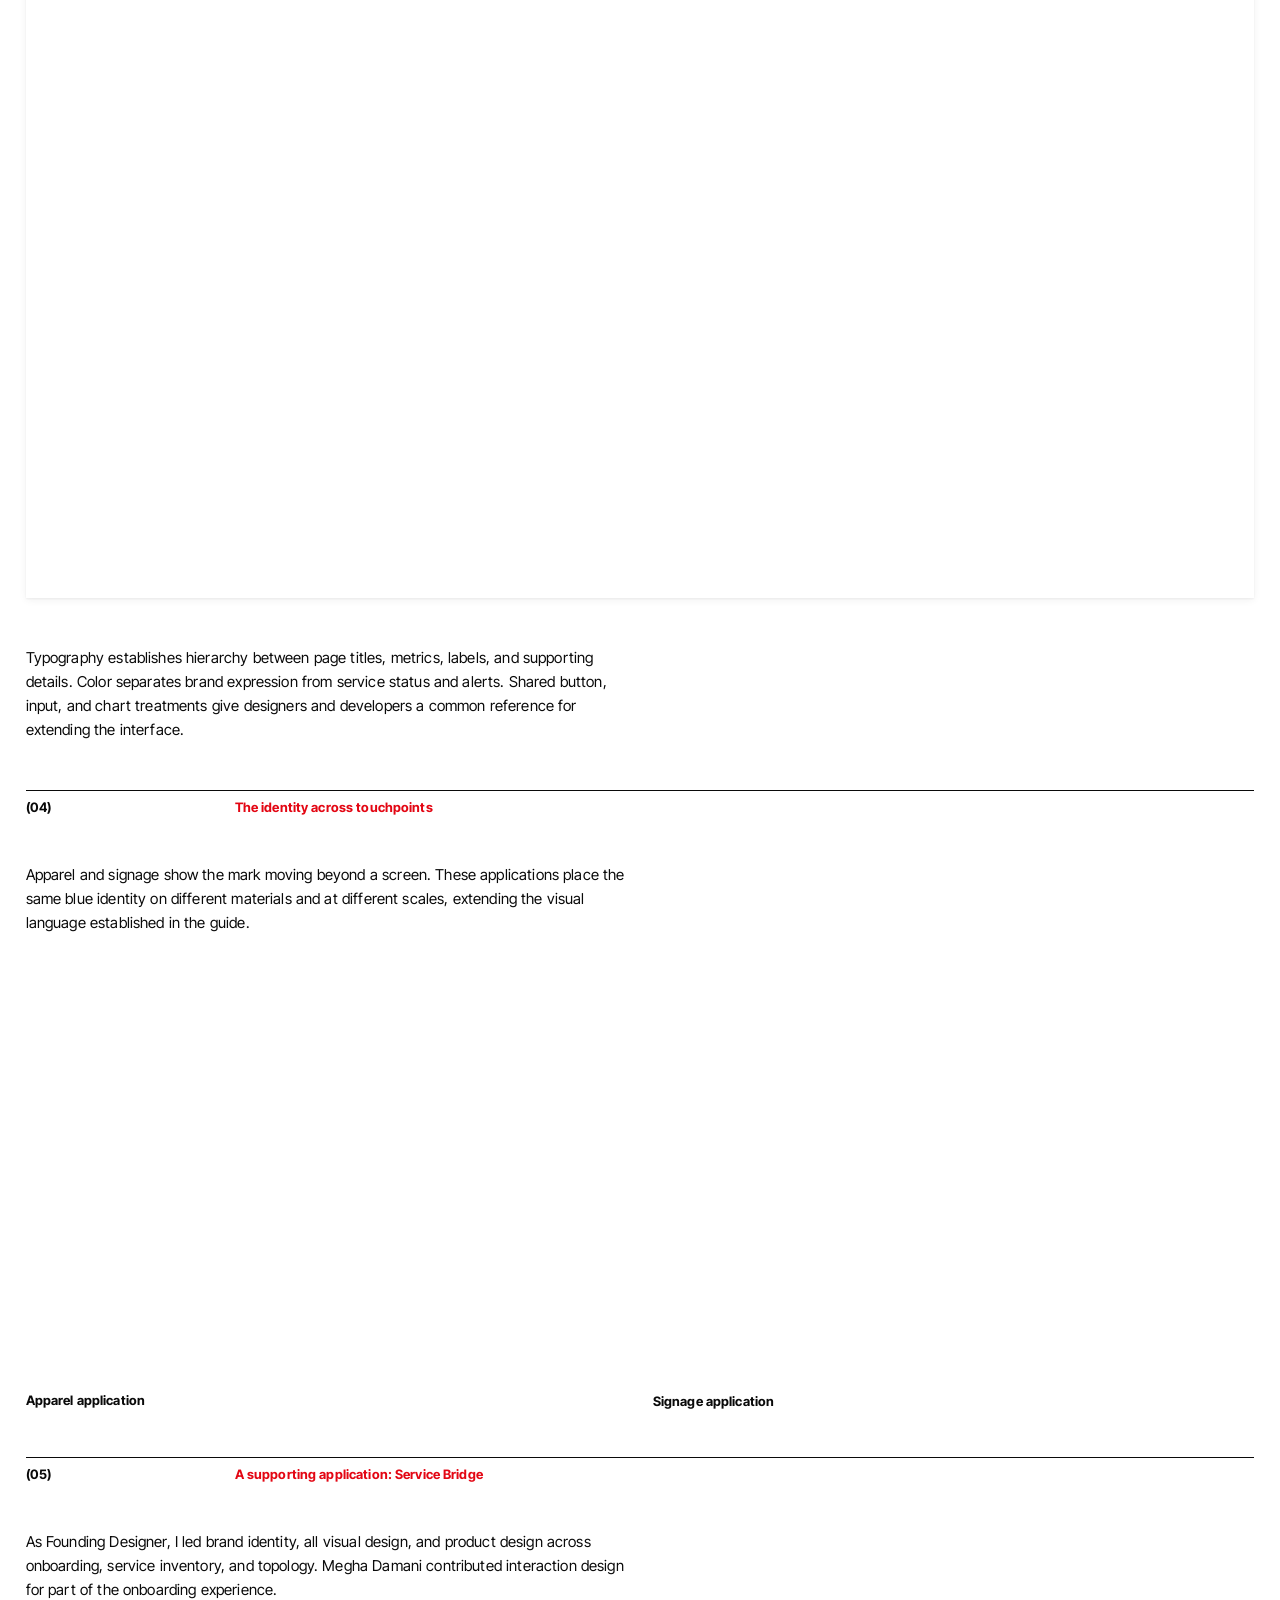
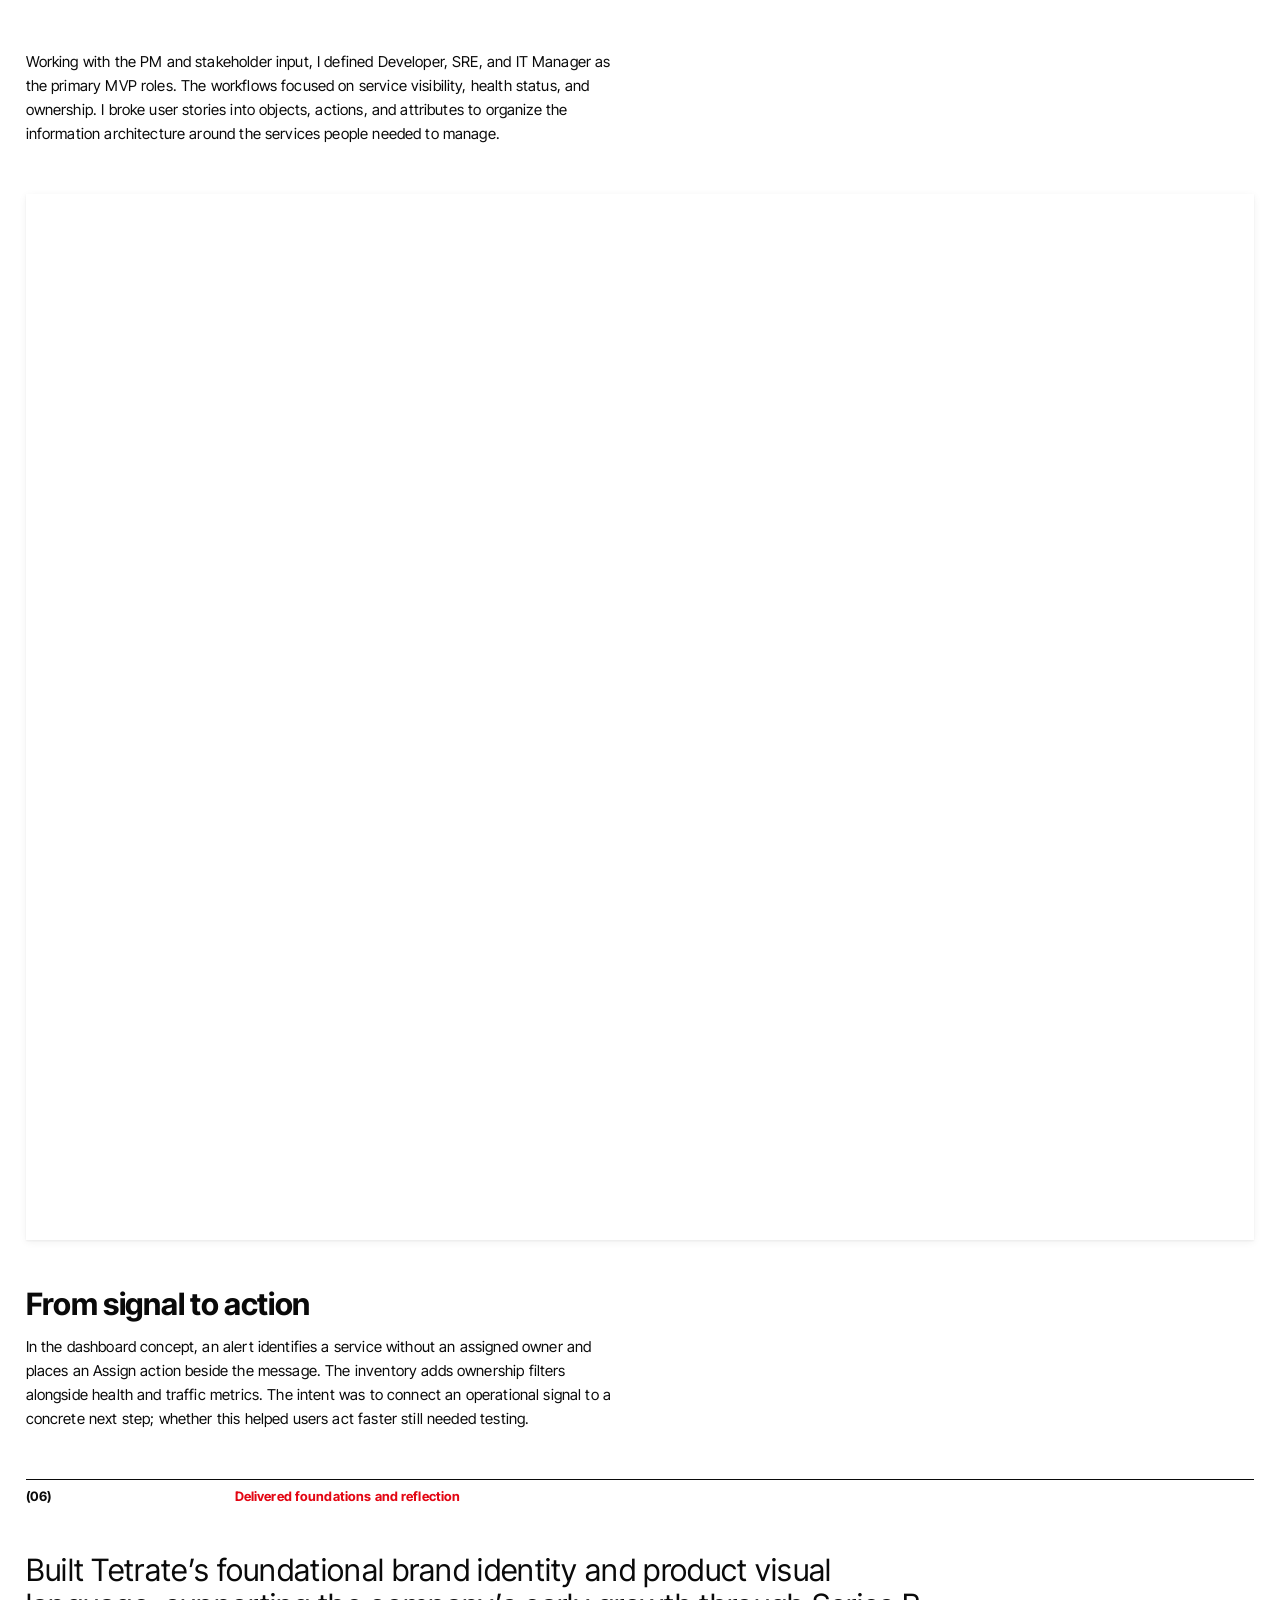
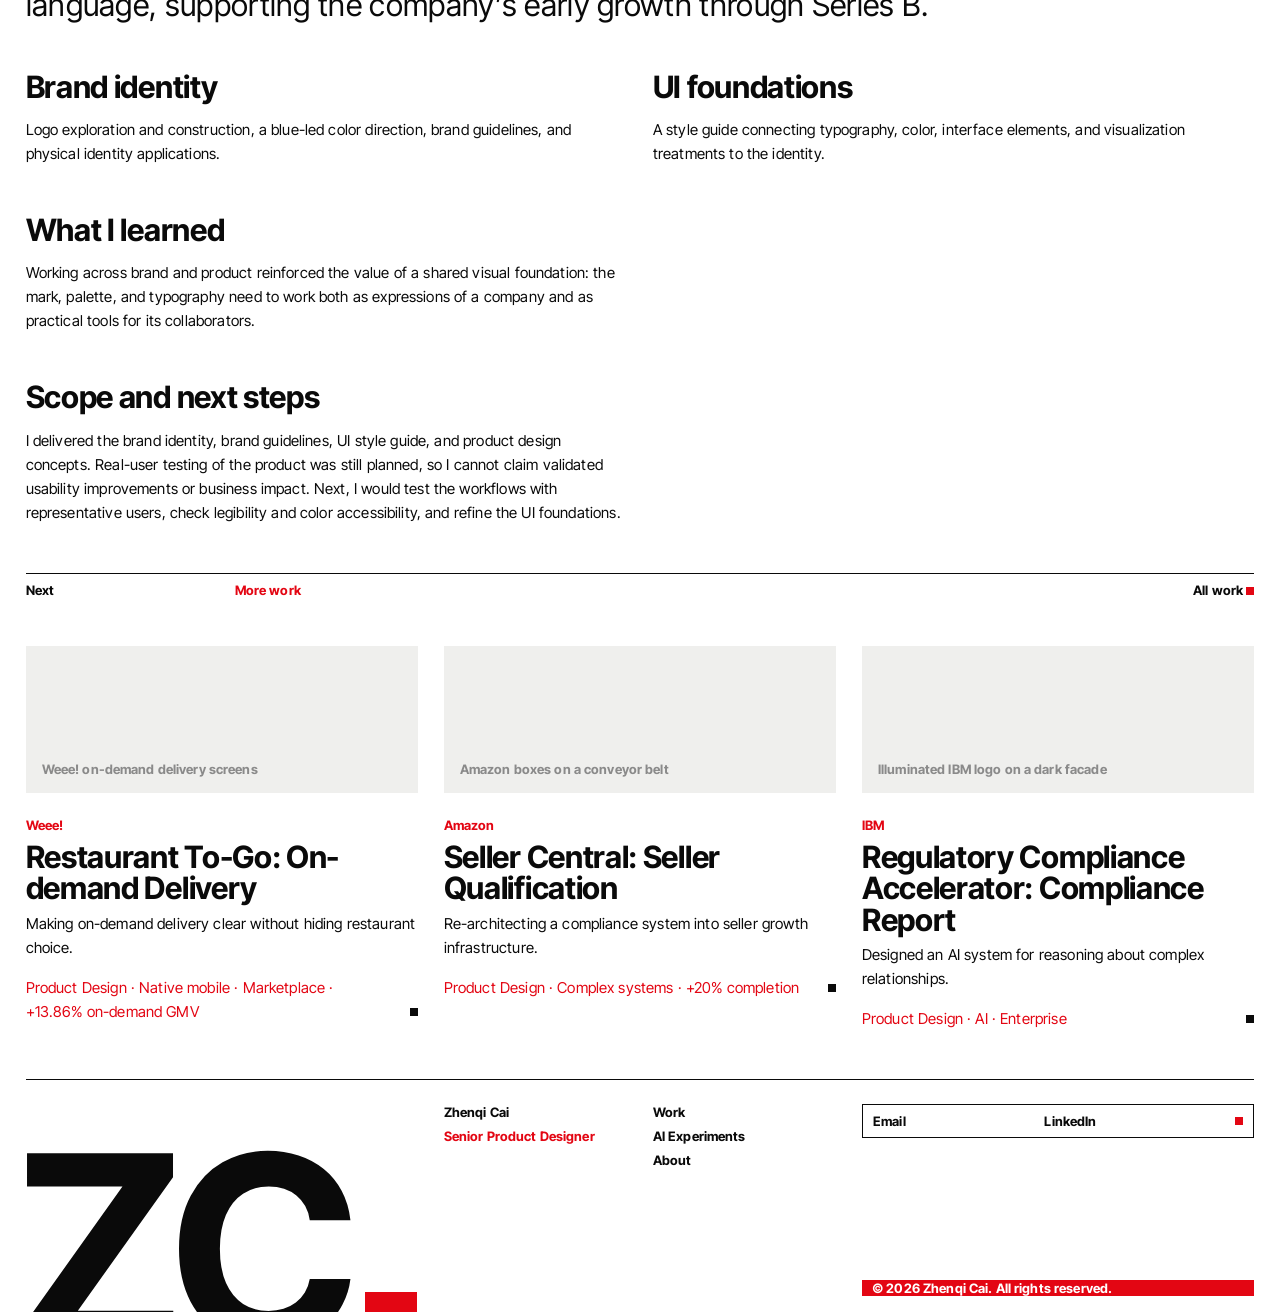
==== commit ef69b06a: "Weee!: merge new narrative with original insight and principle Co-Authored-By: Claude Sonnet 5.5 <no" ====
--- a/tetrate/index.html
+++ b/tetrate/index.html
@@ -13,7 +13,7 @@
 </head>
 <body data-page="project" data-project-id="tetrate">
   <div id="app"></div>
-  <script src="js/analytics.js?v=cv1"></script>
+  <script src="js/analytics.js?v=wc2"></script>
   <script src="js/data.js?v=tetrate-restored-v29"></script>
   <script src="js/main.js?v=tetrate-restored-v29"></script>
 </body>
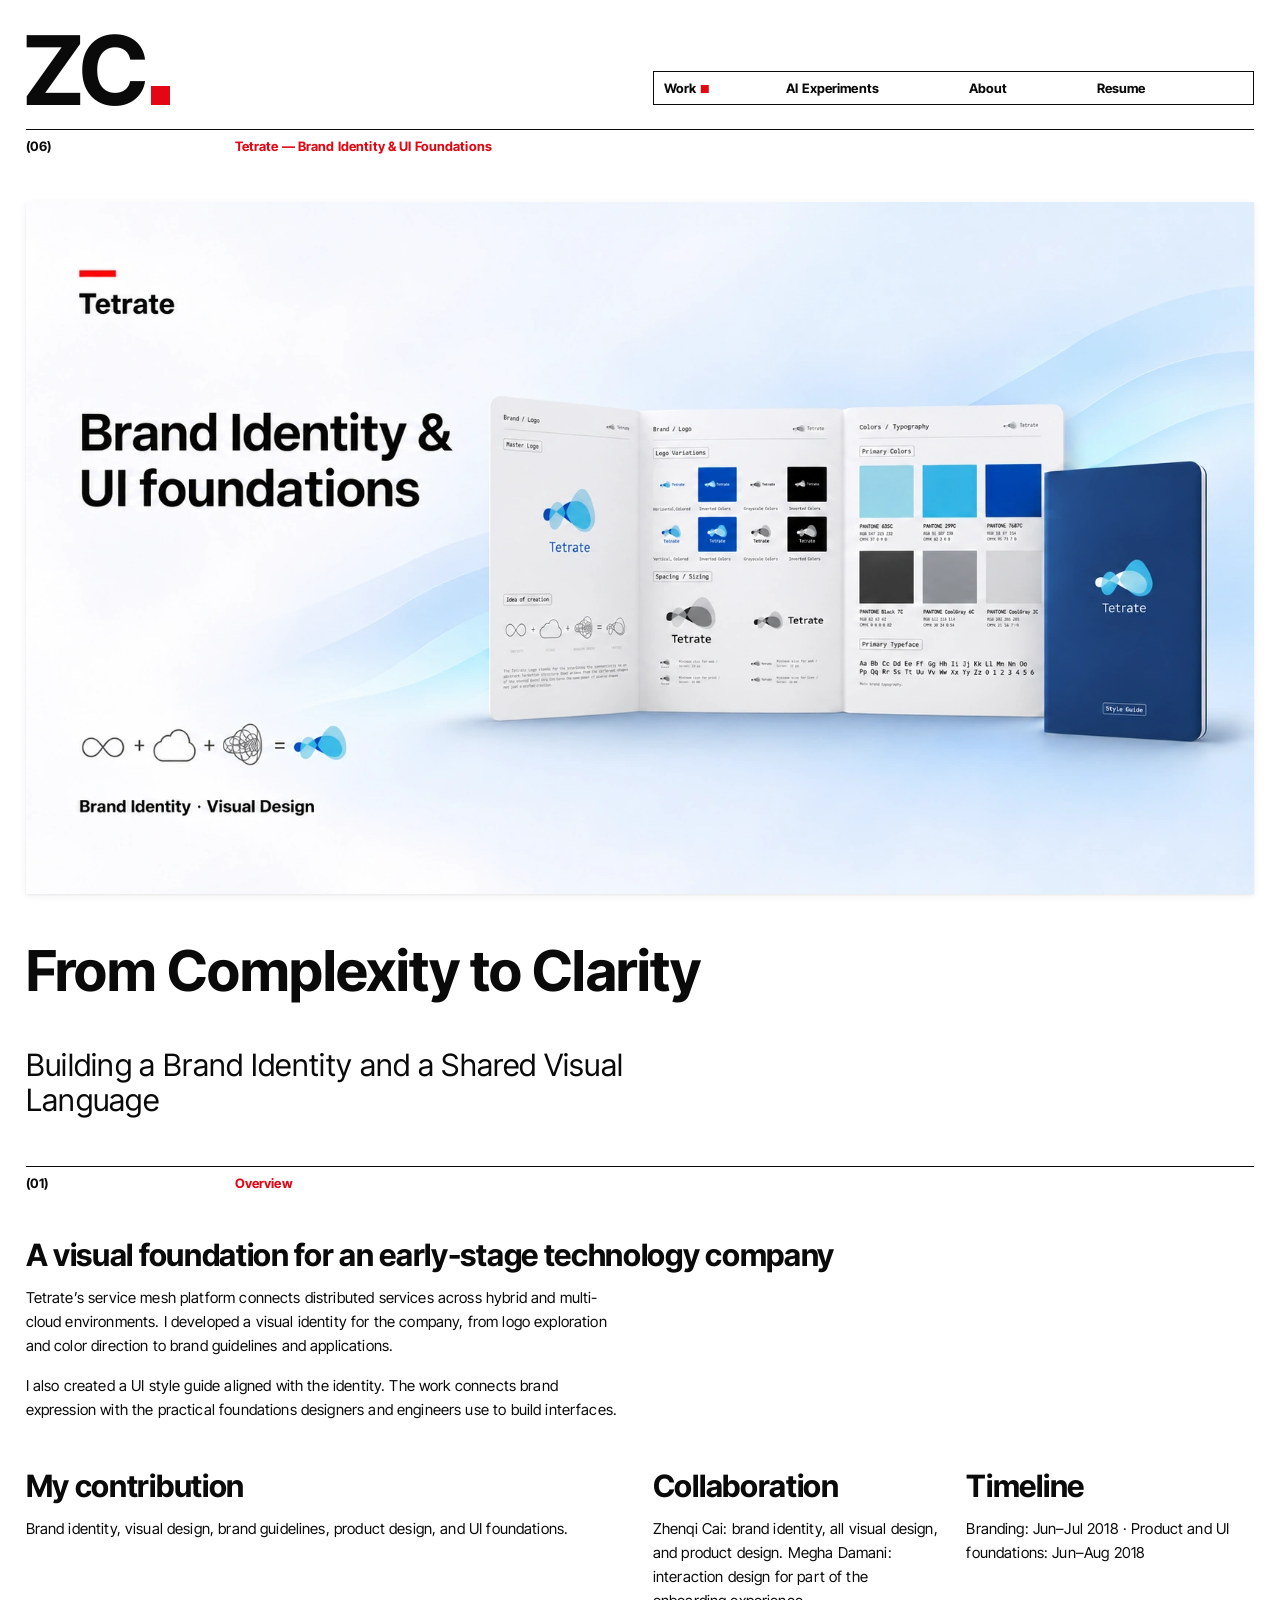
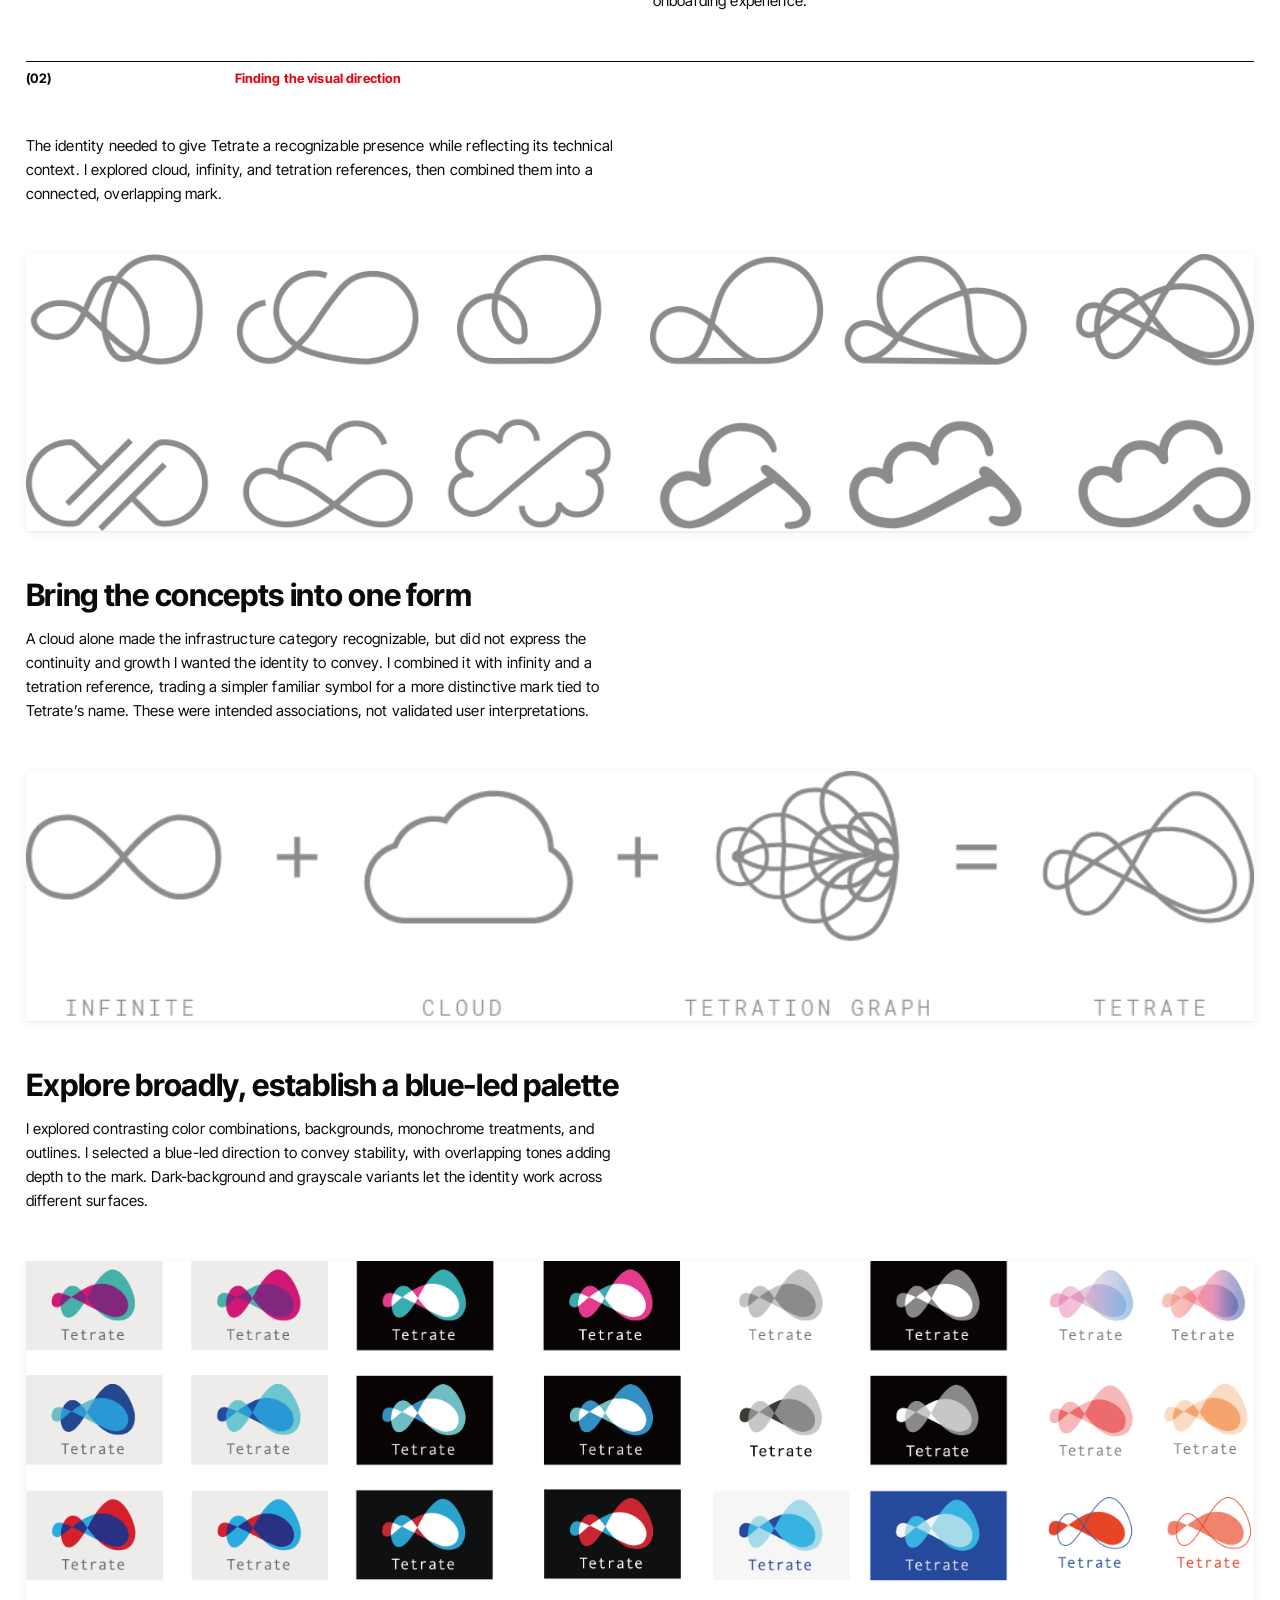
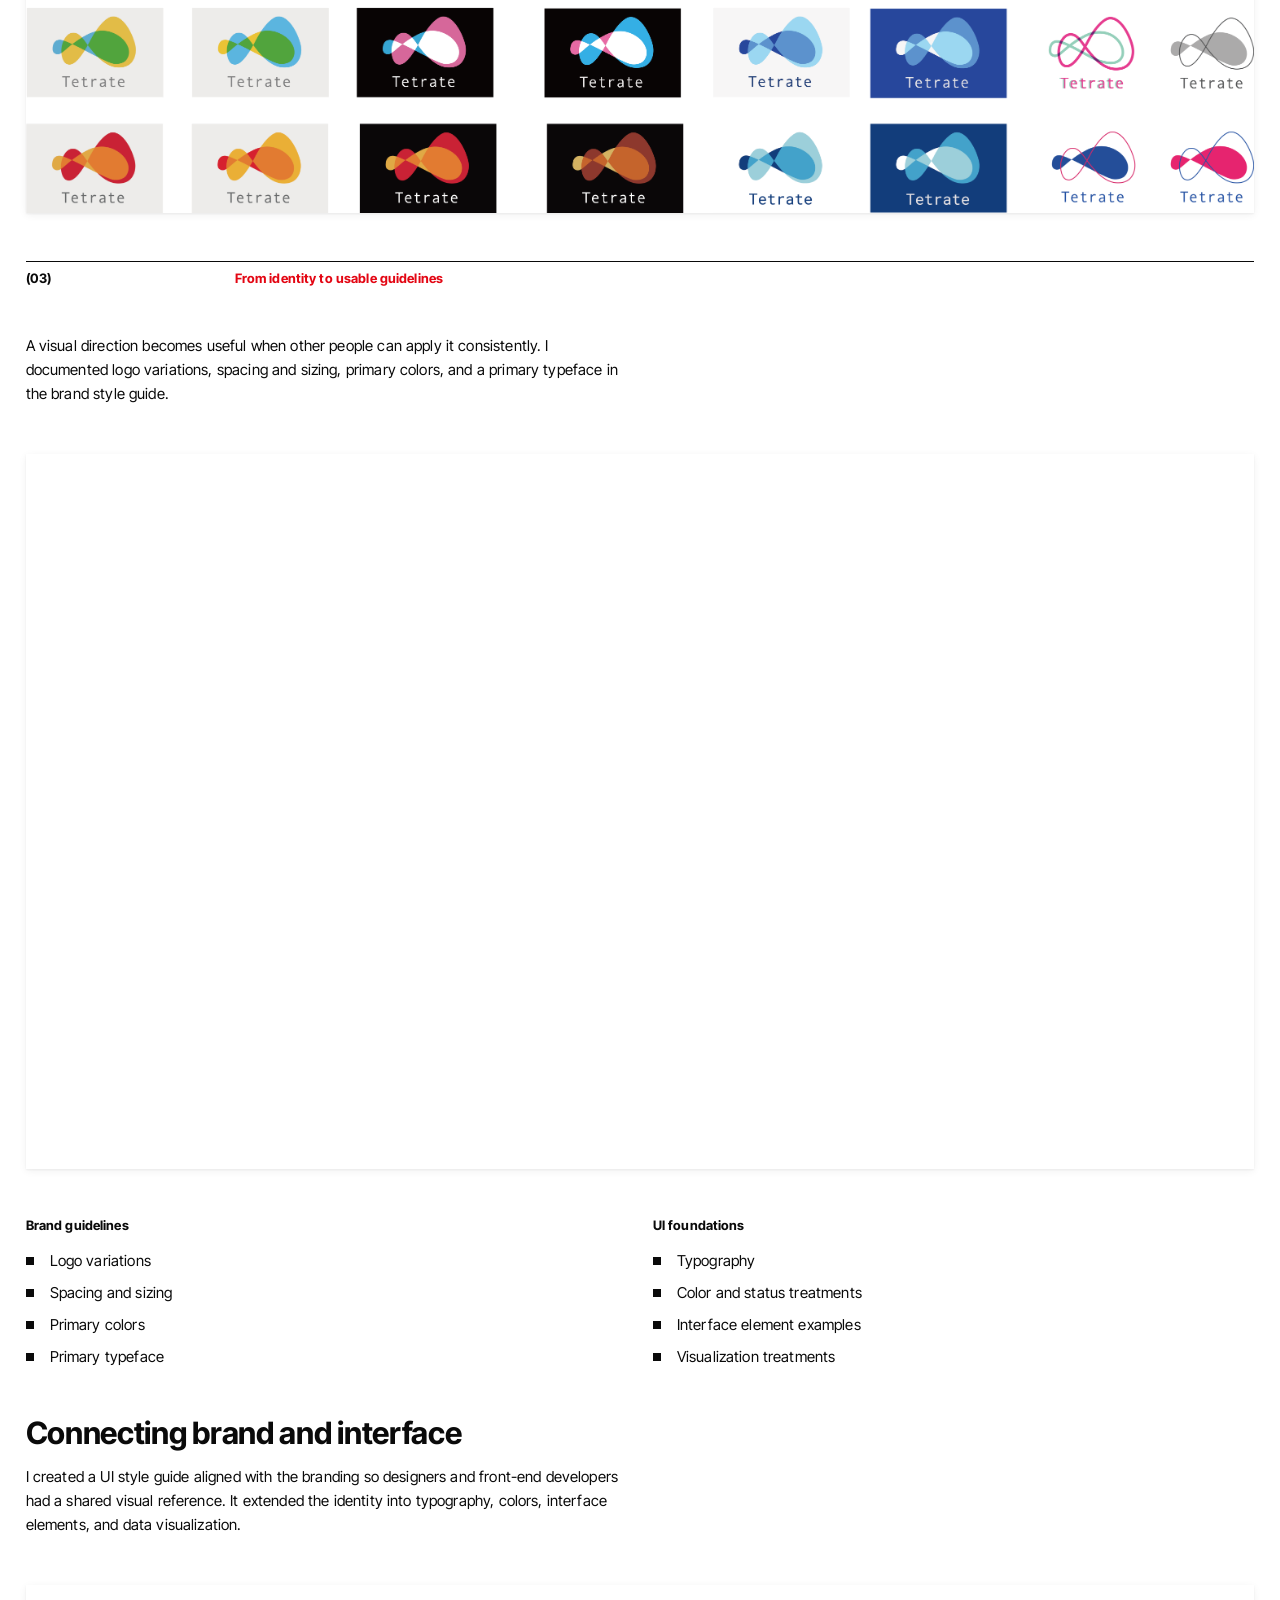
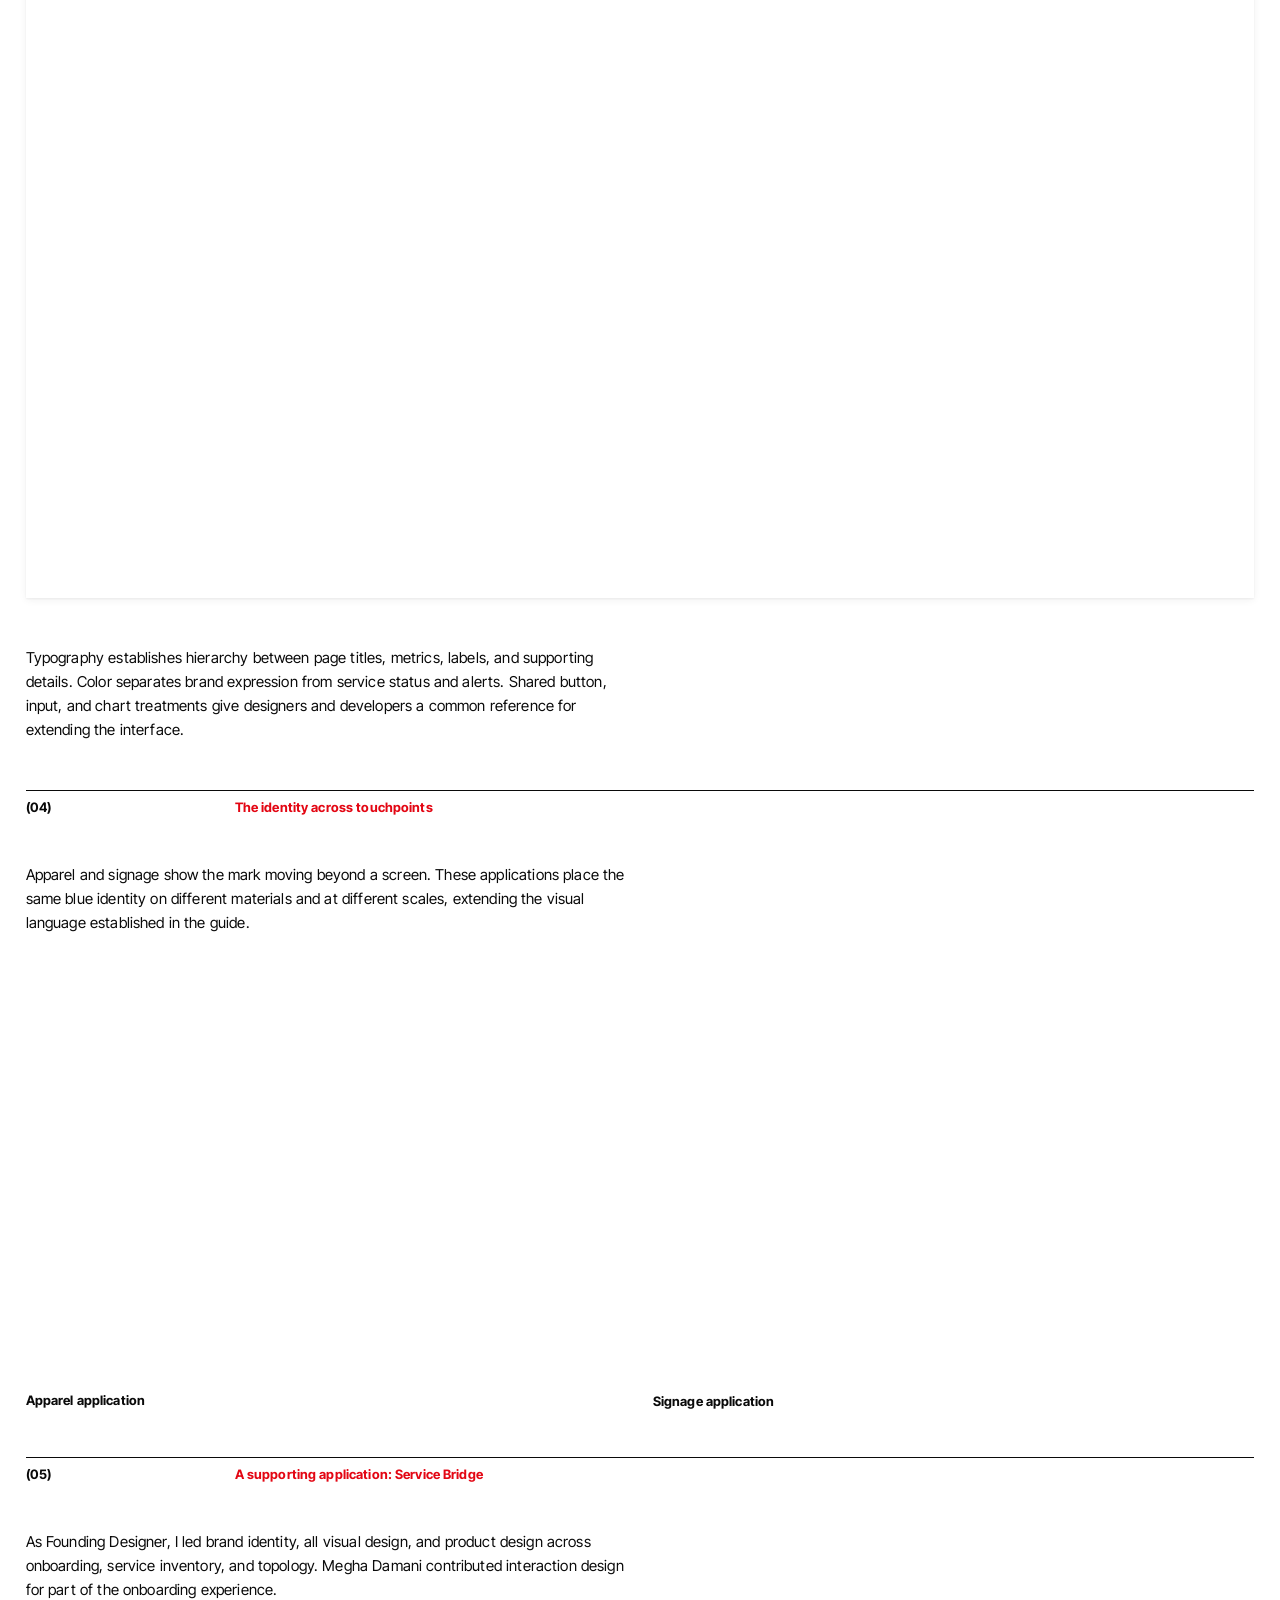
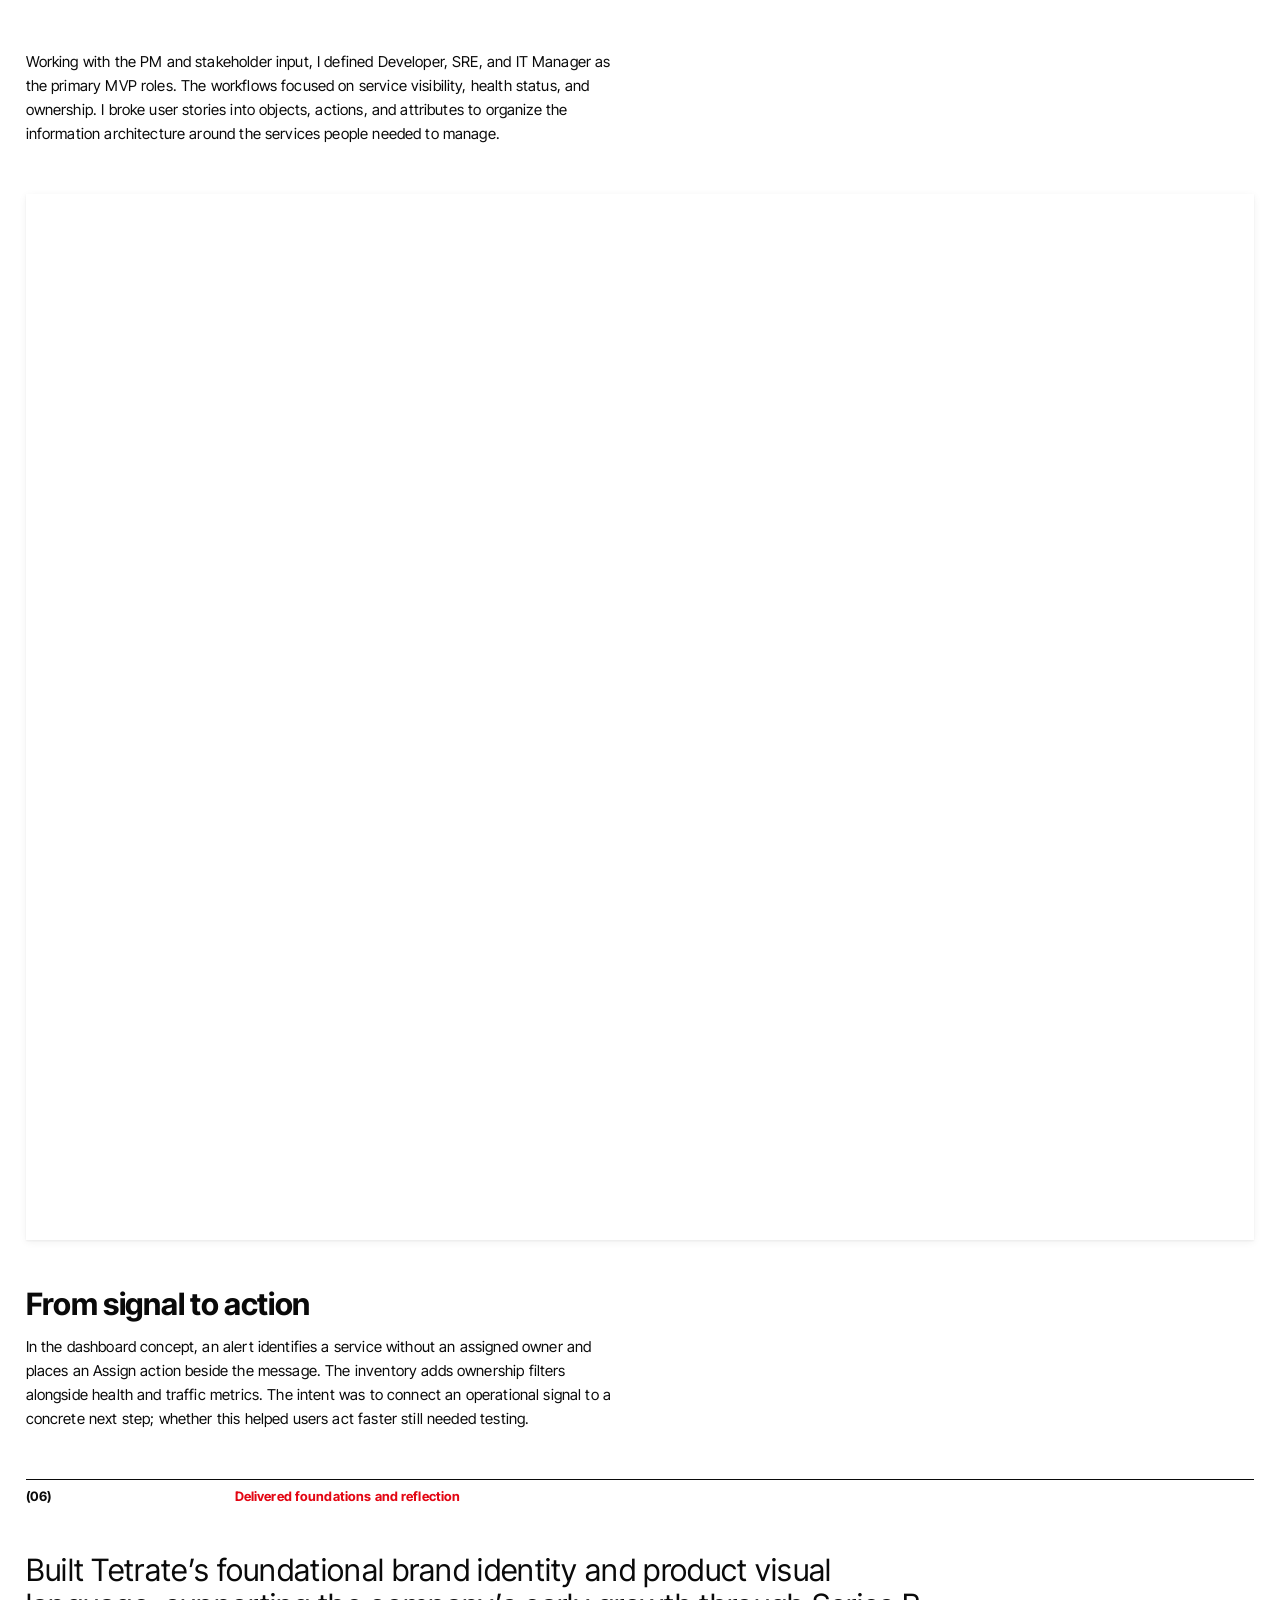
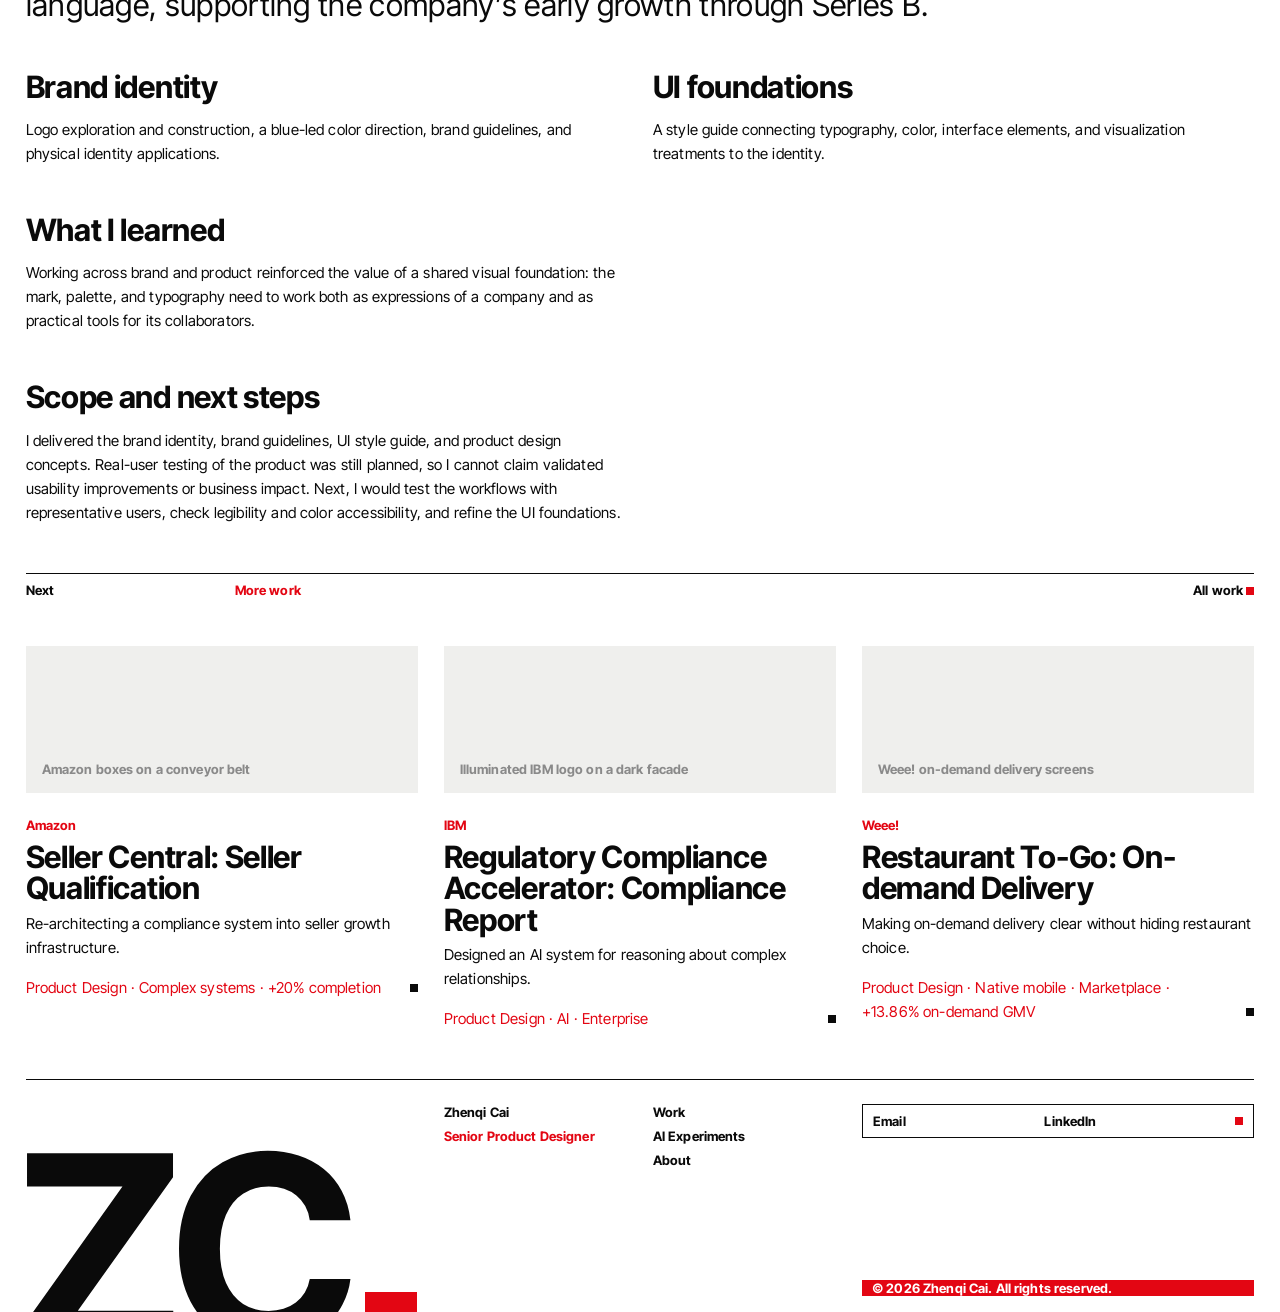
==== commit cca6e536: "Order: Weee! as third project Co-Authored-By: Claude Sonnet 5.5 <noreply@anthropic.com> Claude-Sessi" ====
--- a/tetrate/index.html
+++ b/tetrate/index.html
@@ -13,7 +13,7 @@
 </head>
 <body data-page="project" data-project-id="tetrate">
   <div id="app"></div>
-  <script src="js/analytics.js?v=wc2"></script>
+  <script src="js/analytics.js?v=ord1"></script>
   <script src="js/data.js?v=tetrate-restored-v29"></script>
   <script src="js/main.js?v=tetrate-restored-v29"></script>
 </body>
